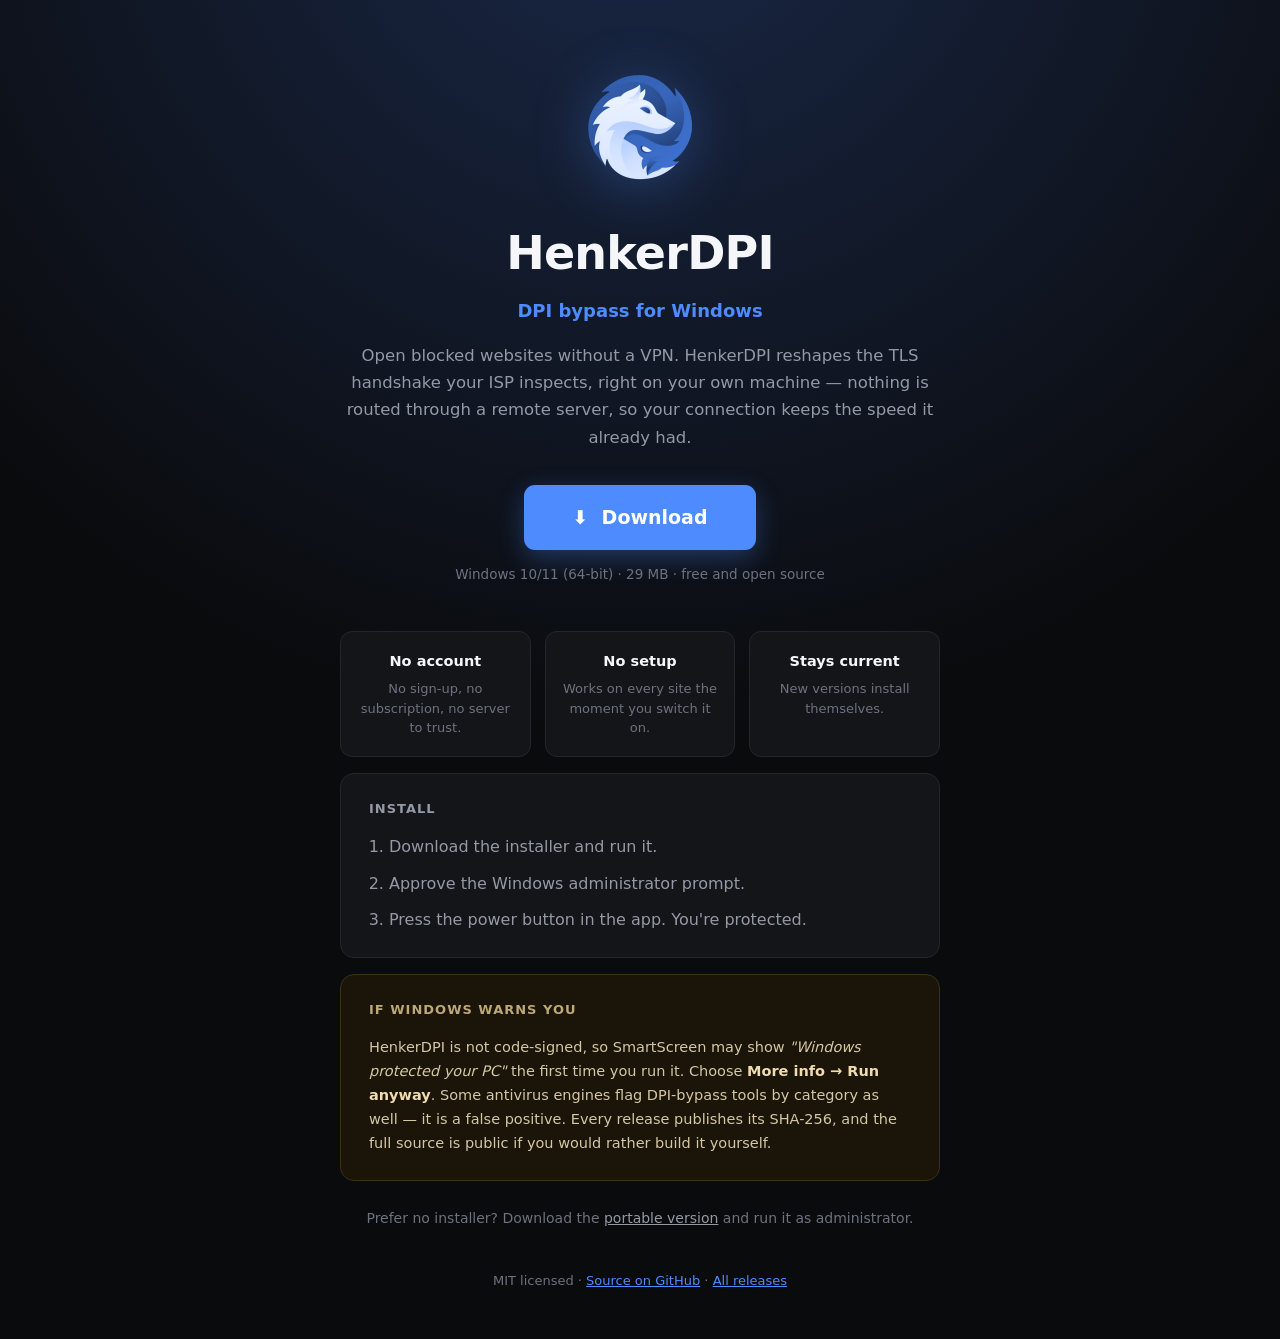
==== docs/index.html @ cbad2989 "Indirme sayfasi Ingilizce'ye cevrildi ve metinler duzenlendi Sayfanin ana dili Ingilizce oldu. Metin" ====
<!doctype html>
<html lang="en">
<head>
<meta charset="utf-8">
<meta name="viewport" content="width=device-width, initial-scale=1">
<title>HenkerDPI — DPI bypass for Windows</title>
<meta name="description" content="Open blocked websites without a VPN. HenkerDPI reshapes the TLS handshake your ISP inspects, locally on your own machine. One-click install for Windows 10/11.">
<meta property="og:title" content="HenkerDPI — DPI bypass for Windows">
<meta property="og:description" content="Open blocked websites without a VPN. Nothing is routed through a remote server.">
<meta property="og:image" content="https://raw.githubusercontent.com/Henkerr/HenkerDPI/master/assets/social-preview.png">
<link rel="icon" href="icon.png">
<style>
  :root{
    --bg:#0a0b0d; --card:#141518; --border:#24262b;
    --accent:#4d8bff; --fg:#f4f6f9; --fg2:#9499a6; --fg3:#6d7280;
  }
  *{box-sizing:border-box}
  body{
    margin:0; background:var(--bg); color:var(--fg);
    font:16px/1.65 "Segoe UI",system-ui,-apple-system,sans-serif;
    padding:60px 20px 48px;
    background-image:radial-gradient(circle at 50% -12%, #1a2949 0%, transparent 55%);
  }
  .wrap{max-width:600px;margin:0 auto}
  .hero{text-align:center}
  img.logo{width:128px;height:128px;filter:drop-shadow(0 8px 28px rgba(77,139,255,.30))}
  h1{font-size:46px;margin:20px 0 4px;letter-spacing:-.8px}
  .tag{color:var(--accent);font-weight:600;font-size:18px;margin:0 0 16px}
  .lede{color:var(--fg2);margin:0 auto 34px;font-size:16.5px}
  .dl{
    display:inline-block;background:var(--accent);color:#fff;text-decoration:none;
    font-size:19px;font-weight:700;padding:17px 48px;border-radius:11px;
    box-shadow:0 8px 26px rgba(77,139,255,.32);transition:transform .12s,background .12s;
  }
  .dl:hover{background:#3f7cf0;transform:translateY(-2px)}
  .meta{color:var(--fg3);font-size:13.5px;margin-top:13px}

  .points{
    display:grid;grid-template-columns:repeat(3,1fr);gap:14px;margin:46px 0 0;
  }
  .pt{
    background:var(--card);border:1px solid var(--border);border-radius:12px;
    padding:18px 16px;text-align:center;
  }
  .pt b{display:block;font-size:14.5px;margin-bottom:5px}
  .pt span{color:var(--fg3);font-size:13px;line-height:1.5;display:block}

  section{
    background:var(--card);border:1px solid var(--border);border-radius:14px;
    padding:24px 28px;margin-top:16px;
  }
  h2{font-size:13px;margin:0 0 15px;color:var(--fg2);
     text-transform:uppercase;letter-spacing:1px;font-weight:600}
  ol{margin:0;padding-left:20px;color:var(--fg2)}
  ol li{margin-bottom:10px}
  ol li:last-child{margin-bottom:0}
  b{color:var(--fg);font-weight:600}
  .warn{
    background:#1a1508;border-color:#3d3115;color:#d5c7a3;font-size:14.5px;
  }
  .warn h2{color:#bda877}
  .warn b{color:#f0dcae}
  p.note{color:var(--fg3);font-size:14px;text-align:center;margin:26px auto 0}
  p.note a{color:var(--fg2)}
  a{color:var(--accent)}
  footer{margin-top:40px;color:var(--fg3);font-size:13px;text-align:center}
  @media (max-width:520px){
    .points{grid-template-columns:1fr}
    h1{font-size:38px}
    body{padding-top:44px}
  }
</style>
</head>
<body>
<div class="wrap">

  <div class="hero">
    <img class="logo" src="icon.png" alt="HenkerDPI">
    <h1>HenkerDPI</h1>
    <p class="tag">DPI bypass for Windows</p>
    <p class="lede">
      Open blocked websites without a VPN. HenkerDPI reshapes the TLS handshake
      your ISP inspects, right on your own machine — nothing is routed through a
      remote server, so your connection keeps the speed it already had.
    </p>

    <a class="dl" href="https://github.com/Henkerr/HenkerDPI/releases/latest/download/HenkerDPI_Setup.exe">
      ⬇ &nbsp;Download
    </a>
    <p class="meta">Windows 10/11 (64-bit) · 29 MB · free and open source</p>
  </div>

  <div class="points">
    <div class="pt"><b>No account</b><span>No sign-up, no subscription, no server to trust.</span></div>
    <div class="pt"><b>No setup</b><span>Works on every site the moment you switch it on.</span></div>
    <div class="pt"><b>Stays current</b><span>New versions install themselves.</span></div>
  </div>

  <section>
    <h2>Install</h2>
    <ol>
      <li>Download the installer and run it.</li>
      <li>Approve the Windows administrator prompt.</li>
      <li>Press the power button in the app. You're protected.</li>
    </ol>
  </section>

  <section class="warn">
    <h2>If Windows warns you</h2>
    HenkerDPI is not code-signed, so SmartScreen may show
    <i>"Windows protected your PC"</i> the first time you run it. Choose
    <b>More info → Run anyway</b>. Some antivirus engines flag DPI-bypass tools
    by category as well — it is a false positive. Every release publishes its
    SHA-256, and the full source is public if you would rather build it yourself.
  </section>

  <p class="note">
    Prefer no installer? Download the
    <a href="https://github.com/Henkerr/HenkerDPI/releases/latest/download/HenkerDPI.exe">portable version</a>
    and run it as administrator.
  </p>

  <footer>
    MIT licensed ·
    <a href="https://github.com/Henkerr/HenkerDPI">Source on GitHub</a> ·
    <a href="https://github.com/Henkerr/HenkerDPI/releases">All releases</a>
  </footer>

</div>
</body>
</html>
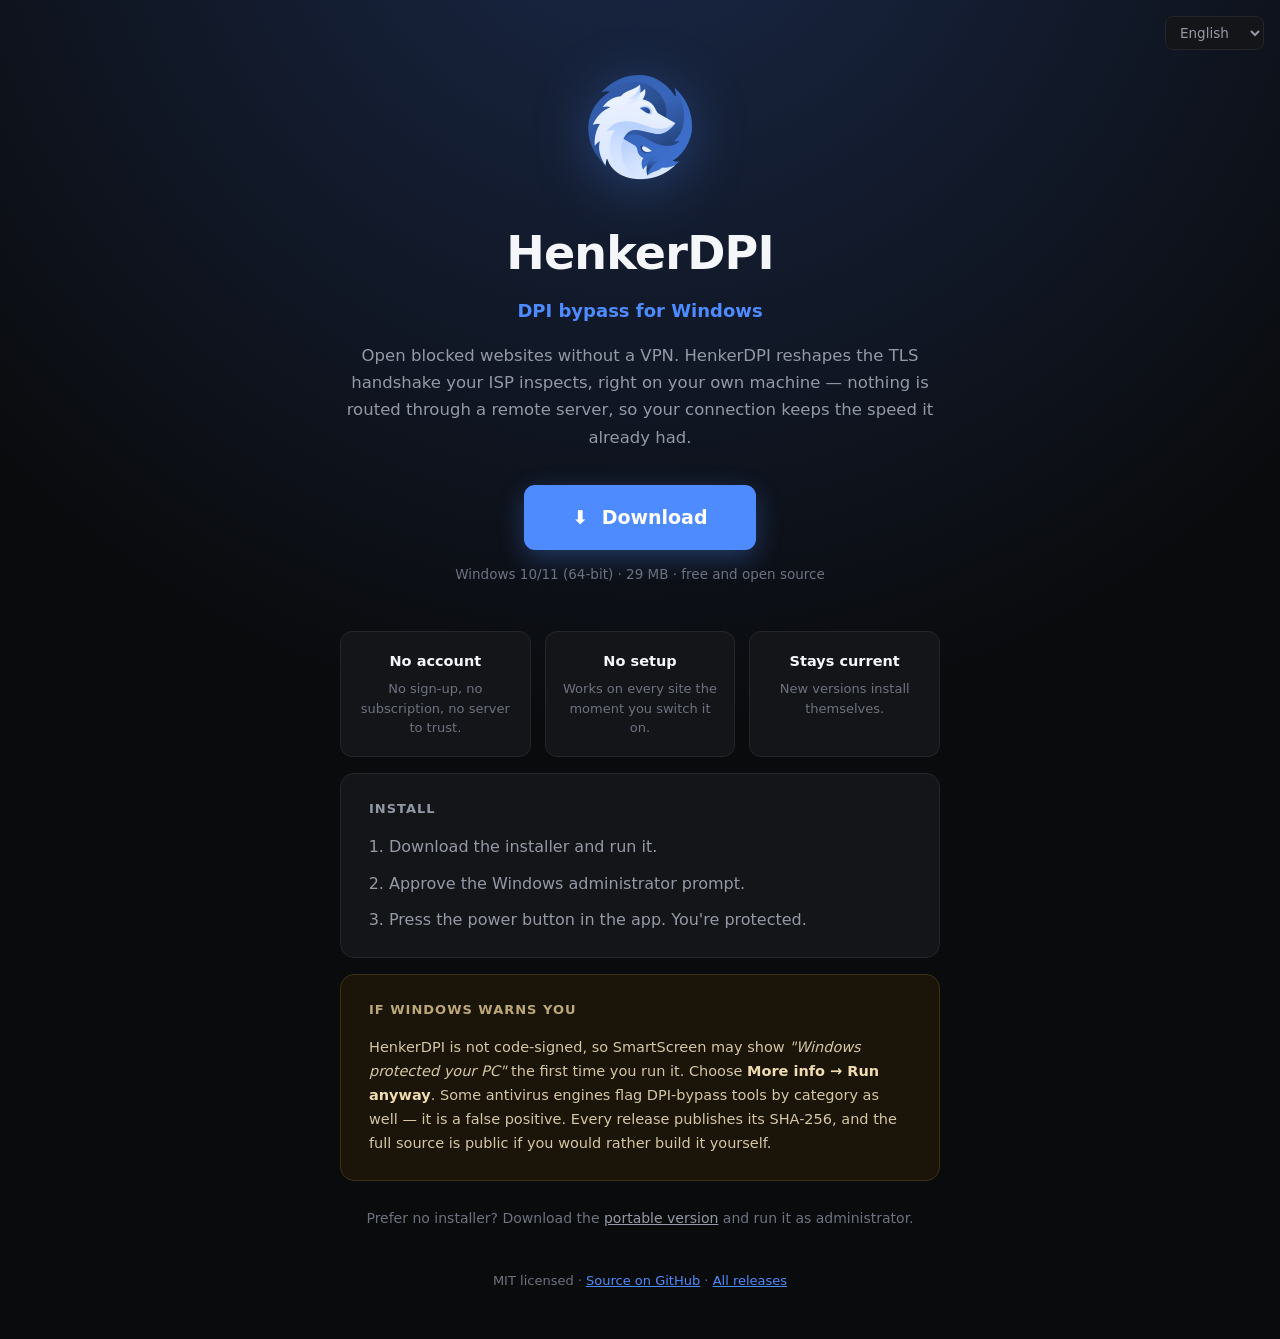
==== commit f8b2903b: "Indirme sayfasina dil secimi (8 dil) Uygulama 8 dilli ama tanitim sayfasi tek dildi. Ayni dil setini" ====
--- a/docs/index.html
+++ b/docs/index.html
@@ -17,11 +17,23 @@
   *{box-sizing:border-box}
   body{
     margin:0; background:var(--bg); color:var(--fg);
-    font:16px/1.65 "Segoe UI",system-ui,-apple-system,sans-serif;
+    /* Per-script fallbacks so Japanese, Chinese and Devanagari render with a
+       real face instead of tofu on machines without a broad Unicode default. */
+    font:16px/1.65 "Segoe UI","Yu Gothic UI","Microsoft YaHei","Nirmala UI",
+         system-ui,-apple-system,sans-serif;
     padding:60px 20px 48px;
     background-image:radial-gradient(circle at 50% -12%, #1a2949 0%, transparent 55%);
   }
   .wrap{max-width:600px;margin:0 auto}
+
+  #lang{
+    position:fixed;top:16px;right:16px;z-index:10;
+    background:var(--card);color:var(--fg2);
+    border:1px solid var(--border);border-radius:8px;
+    padding:7px 10px;font-size:13.5px;font-family:inherit;cursor:pointer;
+  }
+  #lang:hover{color:var(--fg);border-color:#33363d}
+
   .hero{text-align:center}
   img.logo{width:128px;height:128px;filter:drop-shadow(0 8px 28px rgba(77,139,255,.30))}
   h1{font-size:46px;margin:20px 0 4px;letter-spacing:-.8px}
@@ -35,9 +47,7 @@
   .dl:hover{background:#3f7cf0;transform:translateY(-2px)}
   .meta{color:var(--fg3);font-size:13.5px;margin-top:13px}
 
-  .points{
-    display:grid;grid-template-columns:repeat(3,1fr);gap:14px;margin:46px 0 0;
-  }
+  .points{display:grid;grid-template-columns:repeat(3,1fr);gap:14px;margin-top:46px}
   .pt{
     background:var(--card);border:1px solid var(--border);border-radius:12px;
     padding:18px 16px;text-align:center;
@@ -55,9 +65,7 @@
   ol li{margin-bottom:10px}
   ol li:last-child{margin-bottom:0}
   b{color:var(--fg);font-weight:600}
-  .warn{
-    background:#1a1508;border-color:#3d3115;color:#d5c7a3;font-size:14.5px;
-  }
+  .warn{background:#1a1508;border-color:#3d3115;color:#d5c7a3;font-size:14.5px}
   .warn h2{color:#bda877}
   .warn b{color:#f0dcae}
   p.note{color:var(--fg3);font-size:14px;text-align:center;margin:26px auto 0}
@@ -67,65 +75,255 @@
   @media (max-width:520px){
     .points{grid-template-columns:1fr}
     h1{font-size:38px}
-    body{padding-top:44px}
+    body{padding-top:52px}
   }
 </style>
 </head>
 <body>
+
+<select id="lang" aria-label="Language"></select>
+
 <div class="wrap">
 
   <div class="hero">
     <img class="logo" src="icon.png" alt="HenkerDPI">
     <h1>HenkerDPI</h1>
-    <p class="tag">DPI bypass for Windows</p>
-    <p class="lede">
-      Open blocked websites without a VPN. HenkerDPI reshapes the TLS handshake
-      your ISP inspects, right on your own machine — nothing is routed through a
-      remote server, so your connection keeps the speed it already had.
-    </p>
+    <p class="tag" data-t="tagline"></p>
+    <p class="lede" data-t="lede"></p>
 
     <a class="dl" href="https://github.com/Henkerr/HenkerDPI/releases/latest/download/HenkerDPI_Setup.exe">
-      ⬇ &nbsp;Download
+      ⬇ &nbsp;<span data-t="download"></span>
     </a>
-    <p class="meta">Windows 10/11 (64-bit) · 29 MB · free and open source</p>
+    <p class="meta" data-t="meta"></p>
   </div>
 
   <div class="points">
-    <div class="pt"><b>No account</b><span>No sign-up, no subscription, no server to trust.</span></div>
-    <div class="pt"><b>No setup</b><span>Works on every site the moment you switch it on.</span></div>
-    <div class="pt"><b>Stays current</b><span>New versions install themselves.</span></div>
+    <div class="pt"><b data-t="p1h"></b><span data-t="p1b"></span></div>
+    <div class="pt"><b data-t="p2h"></b><span data-t="p2b"></span></div>
+    <div class="pt"><b data-t="p3h"></b><span data-t="p3b"></span></div>
   </div>
 
   <section>
-    <h2>Install</h2>
+    <h2 data-t="installh"></h2>
     <ol>
-      <li>Download the installer and run it.</li>
-      <li>Approve the Windows administrator prompt.</li>
-      <li>Press the power button in the app. You're protected.</li>
+      <li data-t="s1"></li>
+      <li data-t="s2"></li>
+      <li data-t="s3"></li>
     </ol>
   </section>
 
   <section class="warn">
-    <h2>If Windows warns you</h2>
-    HenkerDPI is not code-signed, so SmartScreen may show
-    <i>"Windows protected your PC"</i> the first time you run it. Choose
-    <b>More info → Run anyway</b>. Some antivirus engines flag DPI-bypass tools
-    by category as well — it is a false positive. Every release publishes its
-    SHA-256, and the full source is public if you would rather build it yourself.
+    <h2 data-t="warnh"></h2>
+    <span data-t="warn"></span>
   </section>
 
   <p class="note">
-    Prefer no installer? Download the
-    <a href="https://github.com/Henkerr/HenkerDPI/releases/latest/download/HenkerDPI.exe">portable version</a>
-    and run it as administrator.
+    <span data-t="portable1"></span>
+    <a href="https://github.com/Henkerr/HenkerDPI/releases/latest/download/HenkerDPI.exe" data-t="portablelink"></a><span data-t="portable2"></span>
   </p>
 
   <footer>
-    MIT licensed ·
-    <a href="https://github.com/Henkerr/HenkerDPI">Source on GitHub</a> ·
-    <a href="https://github.com/Henkerr/HenkerDPI/releases">All releases</a>
+    <span data-t="license"></span> ·
+    <a href="https://github.com/Henkerr/HenkerDPI" data-t="source"></a> ·
+    <a href="https://github.com/Henkerr/HenkerDPI/releases" data-t="releases"></a>
   </footer>
 
 </div>
+
+<script>
+const NAMES = {en:"English", tr:"Türkçe", de:"Deutsch", ru:"Русский",
+               ja:"日本語", zh:"中文", hi:"हिन्दी", da:"Dansk"};
+
+const T = {
+en:{
+ title:"HenkerDPI — DPI bypass for Windows",
+ tagline:"DPI bypass for Windows",
+ lede:"Open blocked websites without a VPN. HenkerDPI reshapes the TLS handshake your ISP inspects, right on your own machine — nothing is routed through a remote server, so your connection keeps the speed it already had.",
+ download:"Download",
+ meta:"Windows 10/11 (64-bit) · 29 MB · free and open source",
+ p1h:"No account", p1b:"No sign-up, no subscription, no server to trust.",
+ p2h:"No setup", p2b:"Works on every site the moment you switch it on.",
+ p3h:"Stays current", p3b:"New versions install themselves.",
+ installh:"Install",
+ s1:"Download the installer and run it.",
+ s2:"Approve the Windows administrator prompt.",
+ s3:"Press the power button in the app. You're protected.",
+ warnh:"If Windows warns you",
+ warn:"HenkerDPI is not code-signed, so SmartScreen may show <i>\"Windows protected your PC\"</i> the first time you run it. Choose <b>More info → Run anyway</b>. Some antivirus engines flag DPI-bypass tools by category as well — it is a false positive. Every release publishes its SHA-256, and the full source is public if you would rather build it yourself.",
+ portable1:"Prefer no installer? Download the ", portablelink:"portable version",
+ portable2:" and run it as administrator.",
+ license:"MIT licensed", source:"Source on GitHub", releases:"All releases"
+},
+tr:{
+ title:"HenkerDPI — Windows için DPI bypass",
+ tagline:"Windows için DPI bypass",
+ lede:"Engellenen sitelere VPN olmadan gir. HenkerDPI, servis sağlayıcının incelediği TLS el sıkışmasını doğrudan kendi bilgisayarında yeniden düzenler — trafiğin uzak bir sunucudan geçmediği için bağlantın mevcut hızını korur.",
+ download:"İndir",
+ meta:"Windows 10/11 (64-bit) · 29 MB · ücretsiz ve açık kaynak",
+ p1h:"Hesap yok", p1b:"Kayıt yok, abonelik yok, güvenmen gereken sunucu yok.",
+ p2h:"Ayar yok", p2b:"Açtığın anda bütün sitelerde çalışır.",
+ p3h:"Güncel kalır", p3b:"Yeni sürümler kendi kurulur.",
+ installh:"Kurulum",
+ s1:"Kurulum dosyasını indir ve çalıştır.",
+ s2:"Windows'un yönetici iznini onayla.",
+ s3:"Uygulamadaki güç düğmesine bas. Koruma başlar.",
+ warnh:"Windows uyarı gösterirse",
+ warn:"HenkerDPI dijital olarak imzalanmadığı için SmartScreen ilk çalıştırmada <i>\"Windows bilgisayarınızı korudu\"</i> diyebilir. <b>Ek bilgi → Yine de çalıştır</b> seç. Bazı antivirüsler DPI bypass araçlarını kategori olarak işaretler; bu yanlış pozitiftir. Her sürümün SHA-256 değeri yayınlanır ve kaynak kod açıktır — istersen kendin derleyebilirsin.",
+ portable1:"Kurulum istemiyor musun? ", portablelink:"Taşınabilir sürümü",
+ portable2:" indirip yönetici olarak çalıştır.",
+ license:"MIT lisanslı", source:"GitHub'da kaynak kod", releases:"Tüm sürümler"
+},
+de:{
+ title:"HenkerDPI — DPI-Umgehung für Windows",
+ tagline:"DPI-Umgehung für Windows",
+ lede:"Öffne gesperrte Websites ohne VPN. HenkerDPI verändert den TLS-Handshake, den dein Anbieter mitliest, direkt auf deinem eigenen Rechner — nichts läuft über einen fremden Server, deine Verbindung behält also ihr Tempo.",
+ download:"Herunterladen",
+ meta:"Windows 10/11 (64-Bit) · 29 MB · kostenlos und quelloffen",
+ p1h:"Kein Konto", p1b:"Keine Anmeldung, kein Abo, kein Server, dem du vertrauen musst.",
+ p2h:"Keine Einrichtung", p2b:"Wirkt auf allen Seiten, sobald du es einschaltest.",
+ p3h:"Bleibt aktuell", p3b:"Neue Versionen installieren sich selbst.",
+ installh:"Installation",
+ s1:"Installationsdatei herunterladen und starten.",
+ s2:"Die Administratorabfrage von Windows bestätigen.",
+ s3:"Im Programm auf den Ein-Schalter drücken. Fertig.",
+ warnh:"Wenn Windows warnt",
+ warn:"HenkerDPI ist nicht signiert, daher zeigt SmartScreen beim ersten Start eventuell <i>„Der Computer wurde durch Windows geschützt“</i>. Wähle <b>Weitere Informationen → Trotzdem ausführen</b>. Manche Virenscanner melden DPI-Werkzeuge grundsätzlich — ein Fehlalarm. Zu jeder Version wird der SHA-256 veröffentlicht, und der Quellcode ist offen, falls du lieber selbst baust.",
+ portable1:"Lieber ohne Installation? Lade die ", portablelink:"portable Version",
+ portable2:" herunter und führe sie als Administrator aus.",
+ license:"MIT-Lizenz", source:"Quellcode auf GitHub", releases:"Alle Versionen"
+},
+ru:{
+ title:"HenkerDPI — обход DPI для Windows",
+ tagline:"Обход DPI для Windows",
+ lede:"Открывайте заблокированные сайты без VPN. HenkerDPI меняет TLS-рукопожатие, которое проверяет провайдер, прямо на вашем компьютере — трафик не идёт через чужой сервер, поэтому скорость соединения остаётся прежней.",
+ download:"Скачать",
+ meta:"Windows 10/11 (64-бит) · 29 МБ · бесплатно, открытый код",
+ p1h:"Без аккаунта", p1b:"Ни регистрации, ни подписки, ни сервера, которому надо доверять.",
+ p2h:"Без настройки", p2b:"Работает на всех сайтах сразу после включения.",
+ p3h:"Обновляется сам", p3b:"Новые версии устанавливаются автоматически.",
+ installh:"Установка",
+ s1:"Скачайте установщик и запустите его.",
+ s2:"Подтвердите запрос прав администратора.",
+ s3:"Нажмите кнопку питания в приложении. Готово.",
+ warnh:"Если Windows предупредит",
+ warn:"HenkerDPI не подписан цифровой подписью, поэтому при первом запуске SmartScreen может показать <i>«Система Windows защитила ваш компьютер»</i>. Выберите <b>Подробнее → Выполнить в любом случае</b>. Некоторые антивирусы помечают инструменты обхода DPI по категории — это ложное срабатывание. Для каждой версии публикуется SHA-256, а исходный код открыт, если вы предпочитаете собрать сами.",
+ portable1:"Не хотите установщик? Скачайте ", portablelink:"портативную версию",
+ portable2:" и запустите от имени администратора.",
+ license:"Лицензия MIT", source:"Исходный код на GitHub", releases:"Все версии"
+},
+ja:{
+ title:"HenkerDPI — Windows 向け DPI 回避ツール",
+ tagline:"Windows 向け DPI 回避ツール",
+ lede:"VPN なしでブロックされたサイトを開けます。HenkerDPI は、プロバイダが検査する TLS ハンドシェイクをあなたの PC 上で組み替えます。通信を外部サーバー経由にしないため、回線速度はそのままです。",
+ download:"ダウンロード",
+ meta:"Windows 10/11（64ビット）· 29 MB · 無料・オープンソース",
+ p1h:"アカウント不要", p1b:"登録も月額料金も、信頼すべきサーバーもありません。",
+ p2h:"設定不要", p2b:"オンにした瞬間からすべてのサイトで機能します。",
+ p3h:"自動で最新に", p3b:"新しいバージョンは自動でインストールされます。",
+ installh:"インストール",
+ s1:"インストーラーをダウンロードして実行します。",
+ s2:"Windows の管理者確認を承認します。",
+ s3:"アプリの電源ボタンを押します。これで保護されます。",
+ warnh:"Windows が警告を表示したら",
+ warn:"HenkerDPI はコード署名されていないため、初回起動時に SmartScreen が <i>「Windows によって PC が保護されました」</i> と表示することがあります。<b>詳細情報 → 実行</b> を選んでください。一部のウイルス対策ソフトは DPI 回避ツールを一律に検出しますが、これは誤検出です。各リリースでは SHA-256 を公開しており、ソースコードも公開されているため、自分でビルドすることもできます。",
+ portable1:"インストーラーを使わない場合は", portablelink:"ポータブル版",
+ portable2:"をダウンロードし、管理者として実行してください。",
+ license:"MIT ライセンス", source:"GitHub のソースコード", releases:"すべてのリリース"
+},
+zh:{
+ title:"HenkerDPI — Windows 上的 DPI 绕过工具",
+ tagline:"Windows 上的 DPI 绕过工具",
+ lede:"无需 VPN 即可打开被屏蔽的网站。HenkerDPI 在你自己的电脑上重组运营商检查的 TLS 握手包——流量不经过任何远程服务器，因此连接速度保持不变。",
+ download:"下载",
+ meta:"Windows 10/11（64 位）· 29 MB · 免费开源",
+ p1h:"无需账号", p1b:"不注册、不订阅，也没有需要信任的服务器。",
+ p2h:"无需配置", p2b:"开启后立即对所有网站生效。",
+ p3h:"自动更新", p3b:"新版本会自行安装。",
+ installh:"安装",
+ s1:"下载安装程序并运行。",
+ s2:"在 Windows 管理员提示中点击允许。",
+ s3:"点击应用中的电源按钮，即可开始保护。",
+ warnh:"如果 Windows 弹出警告",
+ warn:"HenkerDPI 未经代码签名，首次运行时 SmartScreen 可能显示 <i>“Windows 已保护你的电脑”</i>。请选择 <b>更多信息 → 仍要运行</b>。部分杀毒软件会按类别标记 DPI 绕过工具，这是误报。每个版本都会公布 SHA-256，源代码完全公开，你也可以自行编译。",
+ portable1:"不想用安装程序？下载", portablelink:"便携版",
+ portable2:"并以管理员身份运行。",
+ license:"MIT 许可证", source:"GitHub 源代码", releases:"全部版本"
+},
+hi:{
+ title:"HenkerDPI — Windows के लिए DPI बायपास",
+ tagline:"Windows के लिए DPI बायपास",
+ lede:"बिना VPN के ब्लॉक की गई वेबसाइटें खोलें। HenkerDPI आपके अपने कंप्यूटर पर ही उस TLS हैंडशेक को बदल देता है जिसे आपका ISP जाँचता है — ट्रैफ़िक किसी बाहरी सर्वर से नहीं गुज़रता, इसलिए आपकी स्पीड वैसी ही रहती है।",
+ download:"डाउनलोड करें",
+ meta:"Windows 10/11 (64-बिट) · 29 MB · मुफ़्त और ओपन सोर्स",
+ p1h:"अकाउंट नहीं", p1b:"न रजिस्ट्रेशन, न सब्सक्रिप्शन, न किसी सर्वर पर भरोसा।",
+ p2h:"सेटअप नहीं", p2b:"चालू करते ही हर वेबसाइट पर काम करता है।",
+ p3h:"खुद अपडेट", p3b:"नए वर्ज़न अपने आप इंस्टॉल हो जाते हैं।",
+ installh:"इंस्टॉल करें",
+ s1:"इंस्टॉलर डाउनलोड करें और चलाएँ।",
+ s2:"Windows की एडमिनिस्ट्रेटर अनुमति स्वीकार करें।",
+ s3:"ऐप में पावर बटन दबाएँ। सुरक्षा शुरू।",
+ warnh:"अगर Windows चेतावनी दिखाए",
+ warn:"HenkerDPI कोड-साइन नहीं है, इसलिए पहली बार चलाने पर SmartScreen <i>\"Windows protected your PC\"</i> दिखा सकता है। <b>More info → Run anyway</b> चुनें। कुछ एंटीवायरस DPI बायपास टूल्स को श्रेणी के आधार पर फ़्लैग करते हैं — यह ग़लत अलार्म है। हर रिलीज़ का SHA-256 प्रकाशित होता है और सोर्स कोड खुला है, आप चाहें तो खुद बिल्ड कर सकते हैं।",
+ portable1:"इंस्टॉलर नहीं चाहिए? ", portablelink:"पोर्टेबल वर्ज़न",
+ portable2:" डाउनलोड करें और एडमिनिस्ट्रेटर के रूप में चलाएँ।",
+ license:"MIT लाइसेंस", source:"GitHub पर सोर्स कोड", releases:"सभी रिलीज़"
+},
+da:{
+ title:"HenkerDPI — DPI-omgåelse til Windows",
+ tagline:"DPI-omgåelse til Windows",
+ lede:"Åbn blokerede websider uden VPN. HenkerDPI omformer det TLS-håndtryk, din udbyder kigger på, direkte på din egen maskine — intet sendes gennem en fremmed server, så din forbindelse beholder sin hastighed.",
+ download:"Hent",
+ meta:"Windows 10/11 (64-bit) · 29 MB · gratis og open source",
+ p1h:"Ingen konto", p1b:"Ingen tilmelding, intet abonnement, ingen server du skal stole på.",
+ p2h:"Ingen opsætning", p2b:"Virker på alle sider, så snart du tænder for det.",
+ p3h:"Holder sig opdateret", p3b:"Nye versioner installerer sig selv.",
+ installh:"Installation",
+ s1:"Hent installationsfilen, og kør den.",
+ s2:"Godkend Windows' administratorprompt.",
+ s3:"Tryk på tænd-knappen i appen. Så er du beskyttet.",
+ warnh:"Hvis Windows advarer dig",
+ warn:"HenkerDPI er ikke kodesigneret, så SmartScreen kan vise <i>\"Windows protected your PC\"</i>, første gang du kører det. Vælg <b>More info → Run anyway</b>. Nogle antivirusprogrammer markerer DPI-værktøjer som kategori — det er en falsk alarm. Hver udgivelse offentliggør sin SHA-256, og kildekoden er åben, hvis du hellere selv vil bygge.",
+ portable1:"Vil du helst undgå installationsfilen? Hent ", portablelink:"den bærbare version",
+ portable2:", og kør den som administrator.",
+ license:"MIT-licens", source:"Kildekode på GitHub", releases:"Alle udgivelser"
+}
+};
+
+const sel = document.getElementById("lang");
+for (const code in NAMES) {
+  const o = document.createElement("option");
+  o.value = code; o.textContent = NAMES[code];
+  sel.appendChild(o);
+}
+
+function apply(code){
+  const d = T[code] || T.en;
+  document.documentElement.lang = code;
+  document.title = d.title;
+  document.querySelectorAll("[data-t]").forEach(el => {
+    const v = d[el.dataset.t];
+    // Strings carry only our own markup (<b>, <i>), never user input.
+    if (v !== undefined) el.innerHTML = v;
+  });
+  sel.value = code;
+}
+
+function pick(){
+  const saved = localStorage.getItem("hdpi_lang");
+  if (saved && T[saved]) return saved;
+  for (const l of (navigator.languages || [navigator.language || "en"])) {
+    const base = String(l).toLowerCase().split("-")[0];
+    if (T[base]) return base;
+  }
+  return "en";
+}
+
+sel.addEventListener("change", () => {
+  localStorage.setItem("hdpi_lang", sel.value);
+  apply(sel.value);
+});
+
+apply(pick());
+</script>
 </body>
 </html>
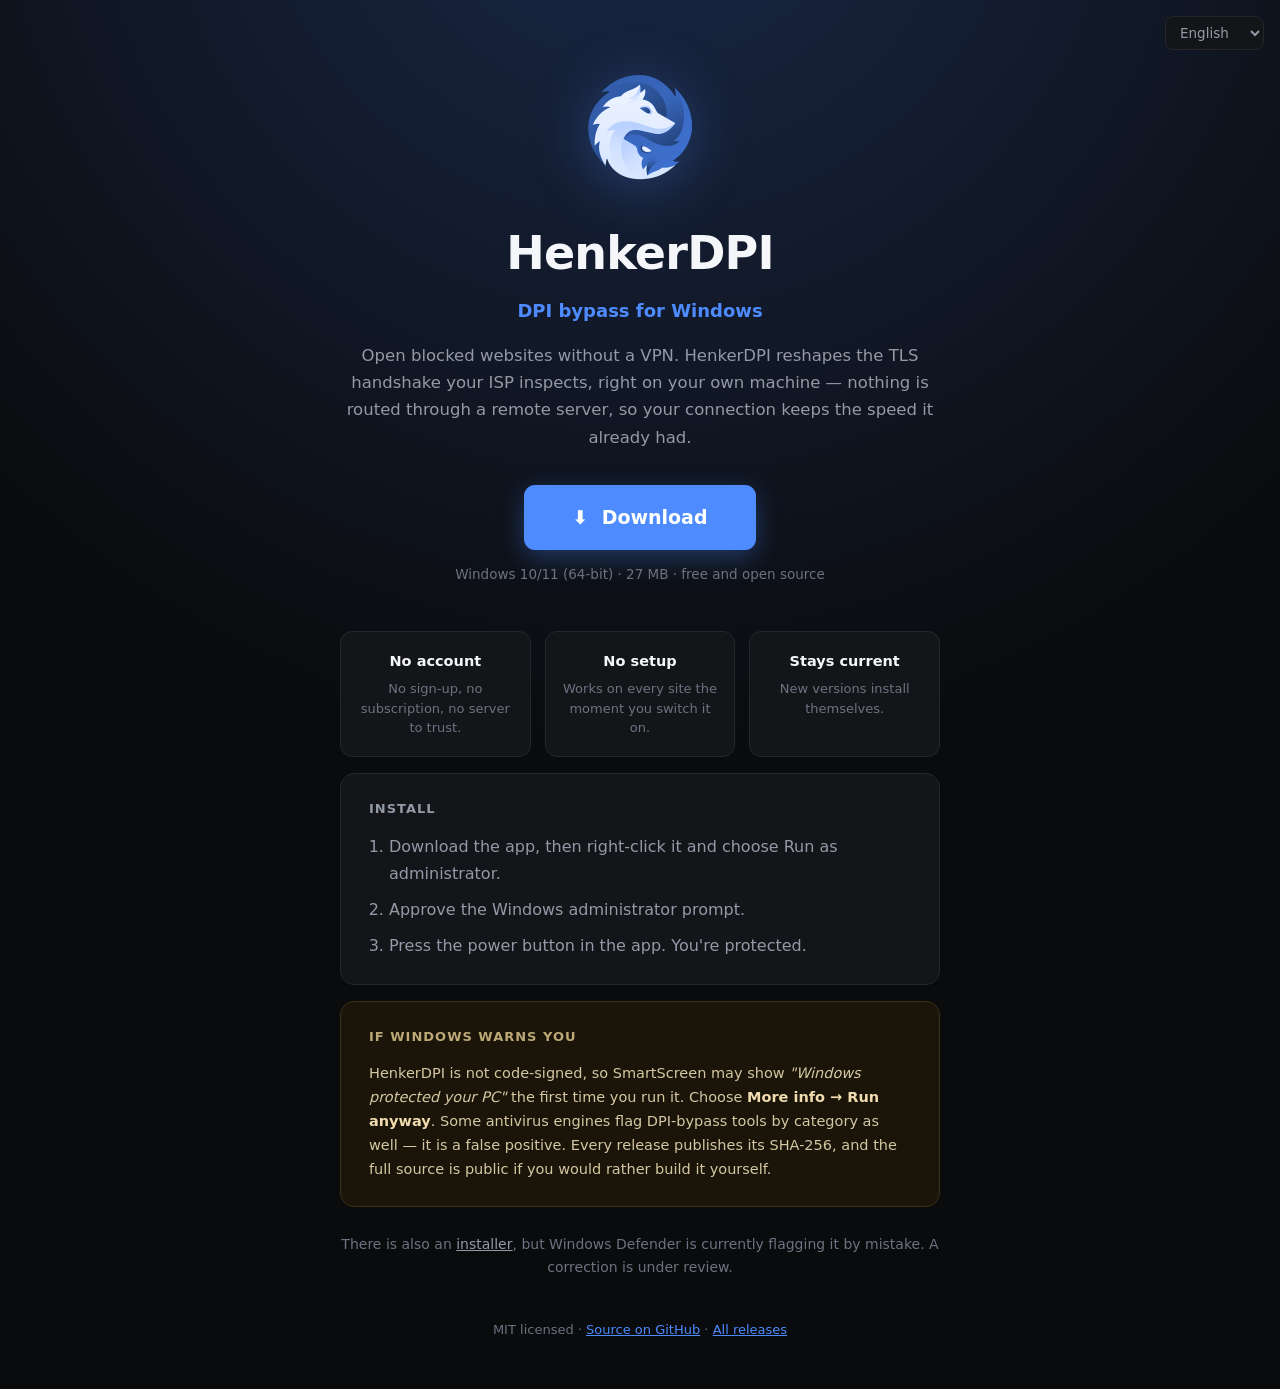
==== commit 94d6f209: "Lead with the portable build Windows Defender started deleting HenkerDPI_Setup.exe as Trojan:Win32/W" ====
--- a/docs/index.html
+++ b/docs/index.html
@@ -91,7 +91,7 @@
     <p class="tag" data-t="tagline"></p>
     <p class="lede" data-t="lede"></p>
 
-    <a class="dl" href="https://github.com/Henkerr/HenkerDPI/releases/latest/download/HenkerDPI_Setup.exe">
+    <a class="dl" href="https://github.com/Henkerr/HenkerDPI/releases/latest/download/HenkerDPI.exe">
       ⬇ &nbsp;<span data-t="download"></span>
     </a>
     <p class="meta" data-t="meta"></p>
@@ -119,7 +119,7 @@
 
   <p class="note">
     <span data-t="portable1"></span>
-    <a href="https://github.com/Henkerr/HenkerDPI/releases/latest/download/HenkerDPI.exe" data-t="portablelink"></a><span data-t="portable2"></span>
+    <a href="https://github.com/Henkerr/HenkerDPI/releases/latest/download/HenkerDPI_Setup.exe" data-t="portablelink"></a><span data-t="portable2"></span>
   </p>
 
   <footer>
@@ -140,18 +140,18 @@
  tagline:"DPI bypass for Windows",
  lede:"Open blocked websites without a VPN. HenkerDPI reshapes the TLS handshake your ISP inspects, right on your own machine — nothing is routed through a remote server, so your connection keeps the speed it already had.",
  download:"Download",
- meta:"Windows 10/11 (64-bit) · 29 MB · free and open source",
+ meta:"Windows 10/11 (64-bit) · 27 MB · free and open source",
  p1h:"No account", p1b:"No sign-up, no subscription, no server to trust.",
  p2h:"No setup", p2b:"Works on every site the moment you switch it on.",
  p3h:"Stays current", p3b:"New versions install themselves.",
  installh:"Install",
- s1:"Download the installer and run it.",
+ s1:"Download the app, then right-click it and choose Run as administrator.",
  s2:"Approve the Windows administrator prompt.",
  s3:"Press the power button in the app. You're protected.",
  warnh:"If Windows warns you",
  warn:"HenkerDPI is not code-signed, so SmartScreen may show <i>\"Windows protected your PC\"</i> the first time you run it. Choose <b>More info → Run anyway</b>. Some antivirus engines flag DPI-bypass tools by category as well — it is a false positive. Every release publishes its SHA-256, and the full source is public if you would rather build it yourself.",
- portable1:"Prefer no installer? Download the ", portablelink:"portable version",
- portable2:" and run it as administrator.",
+ portable1:"There is also an ", portablelink:"installer",
+ portable2:", but Windows Defender is currently flagging it by mistake. A correction is under review.",
  license:"MIT licensed", source:"Source on GitHub", releases:"All releases"
 },
 tr:{
@@ -159,18 +159,18 @@
  tagline:"Windows için DPI bypass",
  lede:"Engellenen sitelere VPN olmadan gir. HenkerDPI, servis sağlayıcının incelediği TLS el sıkışmasını doğrudan kendi bilgisayarında yeniden düzenler — trafiğin uzak bir sunucudan geçmediği için bağlantın mevcut hızını korur.",
  download:"İndir",
- meta:"Windows 10/11 (64-bit) · 29 MB · ücretsiz ve açık kaynak",
+ meta:"Windows 10/11 (64-bit) · 27 MB · ücretsiz ve açık kaynak",
  p1h:"Hesap yok", p1b:"Kayıt yok, abonelik yok, güvenmen gereken sunucu yok.",
  p2h:"Ayar yok", p2b:"Açtığın anda bütün sitelerde çalışır.",
  p3h:"Güncel kalır", p3b:"Yeni sürümler kendi kurulur.",
  installh:"Kurulum",
- s1:"Kurulum dosyasını indir ve çalıştır.",
+ s1:"Uygulamayı indir, sağ tıkla ve Yönetici olarak çalıştır de.",
  s2:"Windows'un yönetici iznini onayla.",
  s3:"Uygulamadaki güç düğmesine bas. Koruma başlar.",
  warnh:"Windows uyarı gösterirse",
  warn:"HenkerDPI dijital olarak imzalanmadığı için SmartScreen ilk çalıştırmada <i>\"Windows bilgisayarınızı korudu\"</i> diyebilir. <b>Ek bilgi → Yine de çalıştır</b> seç. Bazı antivirüsler DPI bypass araçlarını kategori olarak işaretler; bu yanlış pozitiftir. Her sürümün SHA-256 değeri yayınlanır ve kaynak kod açıktır — istersen kendin derleyebilirsin.",
- portable1:"Kurulum istemiyor musun? ", portablelink:"Taşınabilir sürümü",
- portable2:" indirip yönetici olarak çalıştır.",
+ portable1:"Bir de ", portablelink:"kurulum dosyası",
+ portable2:" var, ama Windows Defender şu an onu yanlışlıkla işaretliyor. Düzeltme incelemede.",
  license:"MIT lisanslı", source:"GitHub'da kaynak kod", releases:"Tüm sürümler"
 },
 de:{
@@ -178,18 +178,18 @@
  tagline:"DPI-Umgehung für Windows",
  lede:"Öffne gesperrte Websites ohne VPN. HenkerDPI verändert den TLS-Handshake, den dein Anbieter mitliest, direkt auf deinem eigenen Rechner — nichts läuft über einen fremden Server, deine Verbindung behält also ihr Tempo.",
  download:"Herunterladen",
- meta:"Windows 10/11 (64-Bit) · 29 MB · kostenlos und quelloffen",
+ meta:"Windows 10/11 (64-Bit) · 27 MB · kostenlos und quelloffen",
  p1h:"Kein Konto", p1b:"Keine Anmeldung, kein Abo, kein Server, dem du vertrauen musst.",
  p2h:"Keine Einrichtung", p2b:"Wirkt auf allen Seiten, sobald du es einschaltest.",
  p3h:"Bleibt aktuell", p3b:"Neue Versionen installieren sich selbst.",
  installh:"Installation",
- s1:"Installationsdatei herunterladen und starten.",
+ s1:"App herunterladen, rechtsklicken und Als Administrator ausführen wählen.",
  s2:"Die Administratorabfrage von Windows bestätigen.",
  s3:"Im Programm auf den Ein-Schalter drücken. Fertig.",
  warnh:"Wenn Windows warnt",
  warn:"HenkerDPI ist nicht signiert, daher zeigt SmartScreen beim ersten Start eventuell <i>„Der Computer wurde durch Windows geschützt“</i>. Wähle <b>Weitere Informationen → Trotzdem ausführen</b>. Manche Virenscanner melden DPI-Werkzeuge grundsätzlich — ein Fehlalarm. Zu jeder Version wird der SHA-256 veröffentlicht, und der Quellcode ist offen, falls du lieber selbst baust.",
- portable1:"Lieber ohne Installation? Lade die ", portablelink:"portable Version",
- portable2:" herunter und führe sie als Administrator aus.",
+ portable1:"Es gibt auch einen ", portablelink:"Installer",
+ portable2:", aber Windows Defender meldet ihn derzeit fälschlich. Eine Korrektur wird geprüft.",
  license:"MIT-Lizenz", source:"Quellcode auf GitHub", releases:"Alle Versionen"
 },
 ru:{
@@ -197,18 +197,18 @@
  tagline:"Обход DPI для Windows",
  lede:"Открывайте заблокированные сайты без VPN. HenkerDPI меняет TLS-рукопожатие, которое проверяет провайдер, прямо на вашем компьютере — трафик не идёт через чужой сервер, поэтому скорость соединения остаётся прежней.",
  download:"Скачать",
- meta:"Windows 10/11 (64-бит) · 29 МБ · бесплатно, открытый код",
+ meta:"Windows 10/11 (64-бит) · 27 МБ · бесплатно, открытый код",
  p1h:"Без аккаунта", p1b:"Ни регистрации, ни подписки, ни сервера, которому надо доверять.",
  p2h:"Без настройки", p2b:"Работает на всех сайтах сразу после включения.",
  p3h:"Обновляется сам", p3b:"Новые версии устанавливаются автоматически.",
  installh:"Установка",
- s1:"Скачайте установщик и запустите его.",
+ s1:"Скачайте приложение, нажмите правой кнопкой и выберите Запуск от имени администратора.",
  s2:"Подтвердите запрос прав администратора.",
  s3:"Нажмите кнопку питания в приложении. Готово.",
  warnh:"Если Windows предупредит",
  warn:"HenkerDPI не подписан цифровой подписью, поэтому при первом запуске SmartScreen может показать <i>«Система Windows защитила ваш компьютер»</i>. Выберите <b>Подробнее → Выполнить в любом случае</b>. Некоторые антивирусы помечают инструменты обхода DPI по категории — это ложное срабатывание. Для каждой версии публикуется SHA-256, а исходный код открыт, если вы предпочитаете собрать сами.",
- portable1:"Не хотите установщик? Скачайте ", portablelink:"портативную версию",
- portable2:" и запустите от имени администратора.",
+ portable1:"Есть и ", portablelink:"установщик",
+ portable2:", но Windows Defender сейчас ошибочно его помечает. Исправление на рассмотрении.",
  license:"Лицензия MIT", source:"Исходный код на GitHub", releases:"Все версии"
 },
 ja:{
@@ -216,18 +216,18 @@
  tagline:"Windows 向け DPI 回避ツール",
  lede:"VPN なしでブロックされたサイトを開けます。HenkerDPI は、プロバイダが検査する TLS ハンドシェイクをあなたの PC 上で組み替えます。通信を外部サーバー経由にしないため、回線速度はそのままです。",
  download:"ダウンロード",
- meta:"Windows 10/11（64ビット）· 29 MB · 無料・オープンソース",
+ meta:"Windows 10/11（64ビット）· 27 MB · 無料・オープンソース",
  p1h:"アカウント不要", p1b:"登録も月額料金も、信頼すべきサーバーもありません。",
  p2h:"設定不要", p2b:"オンにした瞬間からすべてのサイトで機能します。",
  p3h:"自動で最新に", p3b:"新しいバージョンは自動でインストールされます。",
  installh:"インストール",
- s1:"インストーラーをダウンロードして実行します。",
+ s1:"アプリをダウンロードし、右クリックして「管理者として実行」を選びます。",
  s2:"Windows の管理者確認を承認します。",
  s3:"アプリの電源ボタンを押します。これで保護されます。",
  warnh:"Windows が警告を表示したら",
  warn:"HenkerDPI はコード署名されていないため、初回起動時に SmartScreen が <i>「Windows によって PC が保護されました」</i> と表示することがあります。<b>詳細情報 → 実行</b> を選んでください。一部のウイルス対策ソフトは DPI 回避ツールを一律に検出しますが、これは誤検出です。各リリースでは SHA-256 を公開しており、ソースコードも公開されているため、自分でビルドすることもできます。",
- portable1:"インストーラーを使わない場合は", portablelink:"ポータブル版",
- portable2:"をダウンロードし、管理者として実行してください。",
+ portable1:"", portablelink:"インストーラー",
+ portable2:"もありますが、現在 Windows Defender が誤検知しており、修正を申請中です。",
  license:"MIT ライセンス", source:"GitHub のソースコード", releases:"すべてのリリース"
 },
 zh:{
@@ -235,18 +235,18 @@
  tagline:"Windows 上的 DPI 绕过工具",
  lede:"无需 VPN 即可打开被屏蔽的网站。HenkerDPI 在你自己的电脑上重组运营商检查的 TLS 握手包——流量不经过任何远程服务器，因此连接速度保持不变。",
  download:"下载",
- meta:"Windows 10/11（64 位）· 29 MB · 免费开源",
+ meta:"Windows 10/11（64 位）· 27 MB · 免费开源",
  p1h:"无需账号", p1b:"不注册、不订阅，也没有需要信任的服务器。",
  p2h:"无需配置", p2b:"开启后立即对所有网站生效。",
  p3h:"自动更新", p3b:"新版本会自行安装。",
  installh:"安装",
- s1:"下载安装程序并运行。",
+ s1:"下载应用，右键点击并选择以管理员身份运行。",
  s2:"在 Windows 管理员提示中点击允许。",
  s3:"点击应用中的电源按钮，即可开始保护。",
  warnh:"如果 Windows 弹出警告",
  warn:"HenkerDPI 未经代码签名，首次运行时 SmartScreen 可能显示 <i>“Windows 已保护你的电脑”</i>。请选择 <b>更多信息 → 仍要运行</b>。部分杀毒软件会按类别标记 DPI 绕过工具，这是误报。每个版本都会公布 SHA-256，源代码完全公开，你也可以自行编译。",
- portable1:"不想用安装程序？下载", portablelink:"便携版",
- portable2:"并以管理员身份运行。",
+ portable1:"另有", portablelink:"安装程序",
+ portable2:"，但 Windows Defender 目前误报，修正申请正在处理。",
  license:"MIT 许可证", source:"GitHub 源代码", releases:"全部版本"
 },
 hi:{
@@ -254,18 +254,18 @@
  tagline:"Windows के लिए DPI बायपास",
  lede:"बिना VPN के ब्लॉक की गई वेबसाइटें खोलें। HenkerDPI आपके अपने कंप्यूटर पर ही उस TLS हैंडशेक को बदल देता है जिसे आपका ISP जाँचता है — ट्रैफ़िक किसी बाहरी सर्वर से नहीं गुज़रता, इसलिए आपकी स्पीड वैसी ही रहती है।",
  download:"डाउनलोड करें",
- meta:"Windows 10/11 (64-बिट) · 29 MB · मुफ़्त और ओपन सोर्स",
+ meta:"Windows 10/11 (64-बिट) · 27 MB · मुफ़्त और ओपन सोर्स",
  p1h:"अकाउंट नहीं", p1b:"न रजिस्ट्रेशन, न सब्सक्रिप्शन, न किसी सर्वर पर भरोसा।",
  p2h:"सेटअप नहीं", p2b:"चालू करते ही हर वेबसाइट पर काम करता है।",
  p3h:"खुद अपडेट", p3b:"नए वर्ज़न अपने आप इंस्टॉल हो जाते हैं।",
  installh:"इंस्टॉल करें",
- s1:"इंस्टॉलर डाउनलोड करें और चलाएँ।",
+ s1:"ऐप डाउनलोड करें, राइट-क्लिक करें और Run as administrator चुनें।",
  s2:"Windows की एडमिनिस्ट्रेटर अनुमति स्वीकार करें।",
  s3:"ऐप में पावर बटन दबाएँ। सुरक्षा शुरू।",
  warnh:"अगर Windows चेतावनी दिखाए",
  warn:"HenkerDPI कोड-साइन नहीं है, इसलिए पहली बार चलाने पर SmartScreen <i>\"Windows protected your PC\"</i> दिखा सकता है। <b>More info → Run anyway</b> चुनें। कुछ एंटीवायरस DPI बायपास टूल्स को श्रेणी के आधार पर फ़्लैग करते हैं — यह ग़लत अलार्म है। हर रिलीज़ का SHA-256 प्रकाशित होता है और सोर्स कोड खुला है, आप चाहें तो खुद बिल्ड कर सकते हैं।",
- portable1:"इंस्टॉलर नहीं चाहिए? ", portablelink:"पोर्टेबल वर्ज़न",
- portable2:" डाउनलोड करें और एडमिनिस्ट्रेटर के रूप में चलाएँ।",
+ portable1:"एक ", portablelink:"इंस्टॉलर",
+ portable2:" भी है, लेकिन Windows Defender फ़िलहाल उसे ग़लती से फ़्लैग कर रहा है। सुधार समीक्षाधीन है।",
  license:"MIT लाइसेंस", source:"GitHub पर सोर्स कोड", releases:"सभी रिलीज़"
 },
 da:{
@@ -273,18 +273,18 @@
  tagline:"DPI-omgåelse til Windows",
  lede:"Åbn blokerede websider uden VPN. HenkerDPI omformer det TLS-håndtryk, din udbyder kigger på, direkte på din egen maskine — intet sendes gennem en fremmed server, så din forbindelse beholder sin hastighed.",
  download:"Hent",
- meta:"Windows 10/11 (64-bit) · 29 MB · gratis og open source",
+ meta:"Windows 10/11 (64-bit) · 27 MB · gratis og open source",
  p1h:"Ingen konto", p1b:"Ingen tilmelding, intet abonnement, ingen server du skal stole på.",
  p2h:"Ingen opsætning", p2b:"Virker på alle sider, så snart du tænder for det.",
  p3h:"Holder sig opdateret", p3b:"Nye versioner installerer sig selv.",
  installh:"Installation",
- s1:"Hent installationsfilen, og kør den.",
+ s1:"Hent appen, højreklik på den, og vælg Kør som administrator.",
  s2:"Godkend Windows' administratorprompt.",
  s3:"Tryk på tænd-knappen i appen. Så er du beskyttet.",
  warnh:"Hvis Windows advarer dig",
  warn:"HenkerDPI er ikke kodesigneret, så SmartScreen kan vise <i>\"Windows protected your PC\"</i>, første gang du kører det. Vælg <b>More info → Run anyway</b>. Nogle antivirusprogrammer markerer DPI-værktøjer som kategori — det er en falsk alarm. Hver udgivelse offentliggør sin SHA-256, og kildekoden er åben, hvis du hellere selv vil bygge.",
- portable1:"Vil du helst undgå installationsfilen? Hent ", portablelink:"den bærbare version",
- portable2:", og kør den som administrator.",
+ portable1:"Der findes også et ", portablelink:"installationsprogram",
+ portable2:", men Windows Defender markerer det i øjeblikket fejlagtigt. En rettelse er under behandling.",
  license:"MIT-licens", source:"Kildekode på GitHub", releases:"Alle udgivelser"
 }
 };
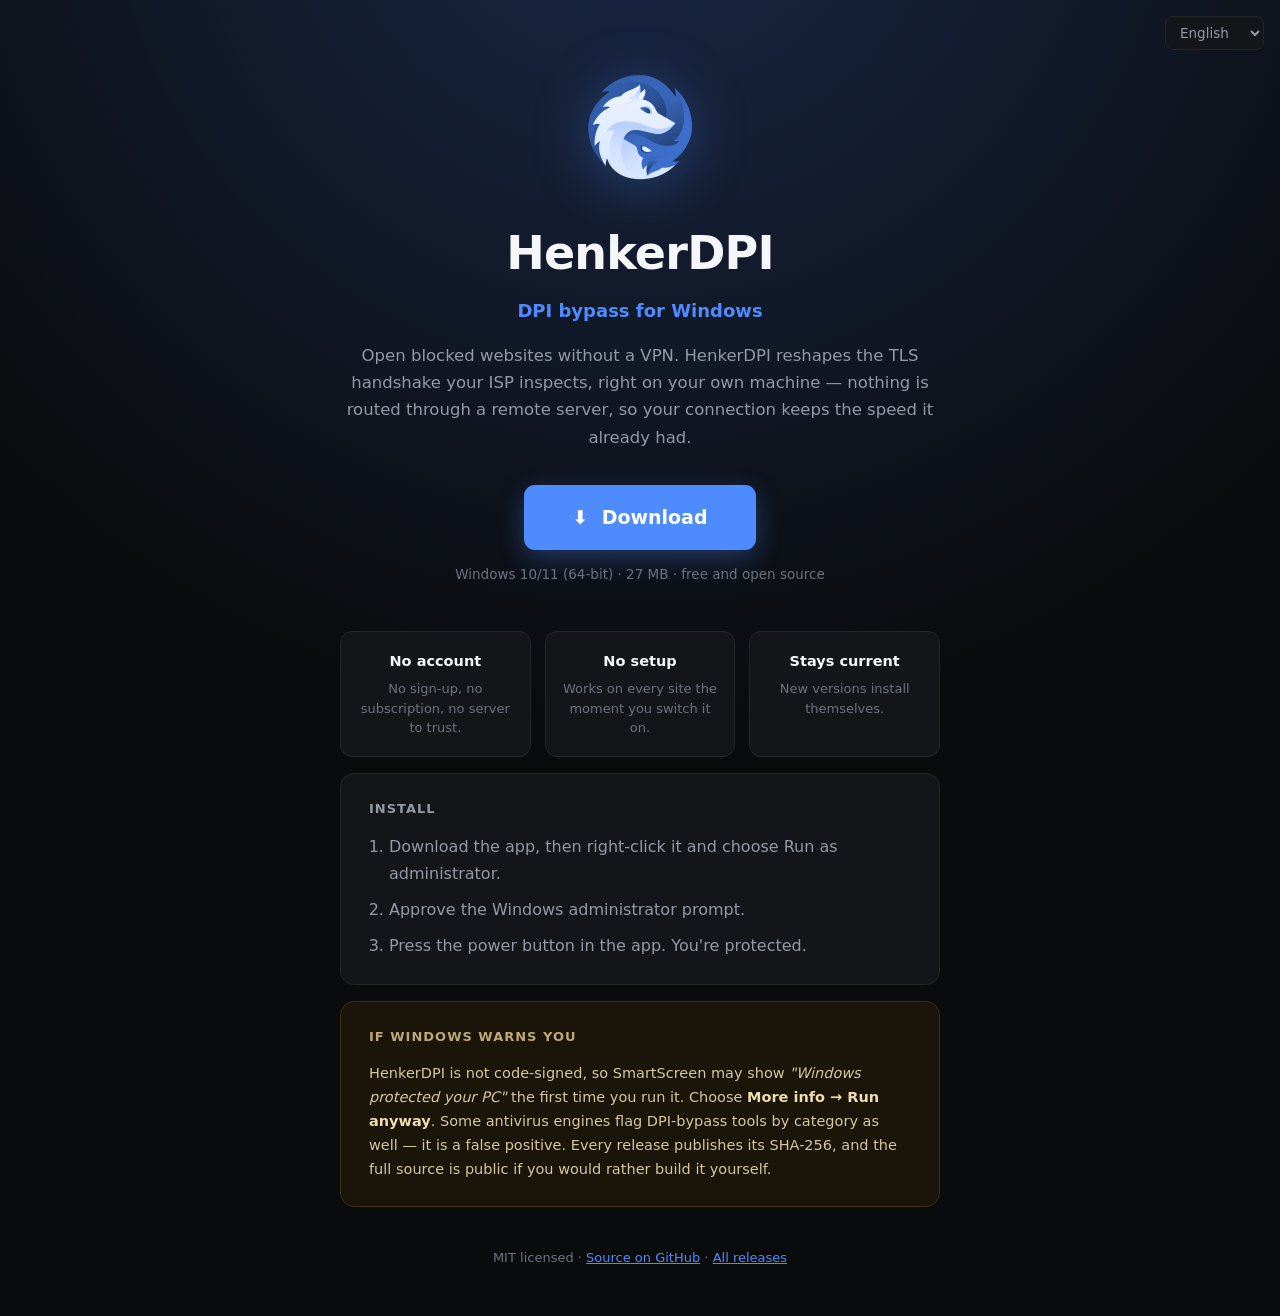
==== commit 8448e852: "Drop the installer link from the download page 2.7.0 ships the portable exe only, so latest/download" ====
--- a/docs/index.html
+++ b/docs/index.html
@@ -117,10 +117,12 @@
     <span data-t="warn"></span>
   </section>
 
-  <p class="note">
-    <span data-t="portable1"></span>
-    <a href="https://github.com/Henkerr/HenkerDPI/releases/latest/download/HenkerDPI_Setup.exe" data-t="portablelink"></a><span data-t="portable2"></span>
-  </p>
+  <!-- The installer link is deliberately absent. Defender's ML heuristic flags
+       the Inno Setup build (Wacatac.B!ml, a false positive on an unsigned
+       installer that ships a network driver), and the current release ships the
+       portable exe only, so pointing at latest/download/HenkerDPI_Setup.exe
+       would both 404 and hand people a file their antivirus deletes. Restore it
+       once the submission clears AND an installer is built for the release. -->
 
   <footer>
     <span data-t="license"></span> ·
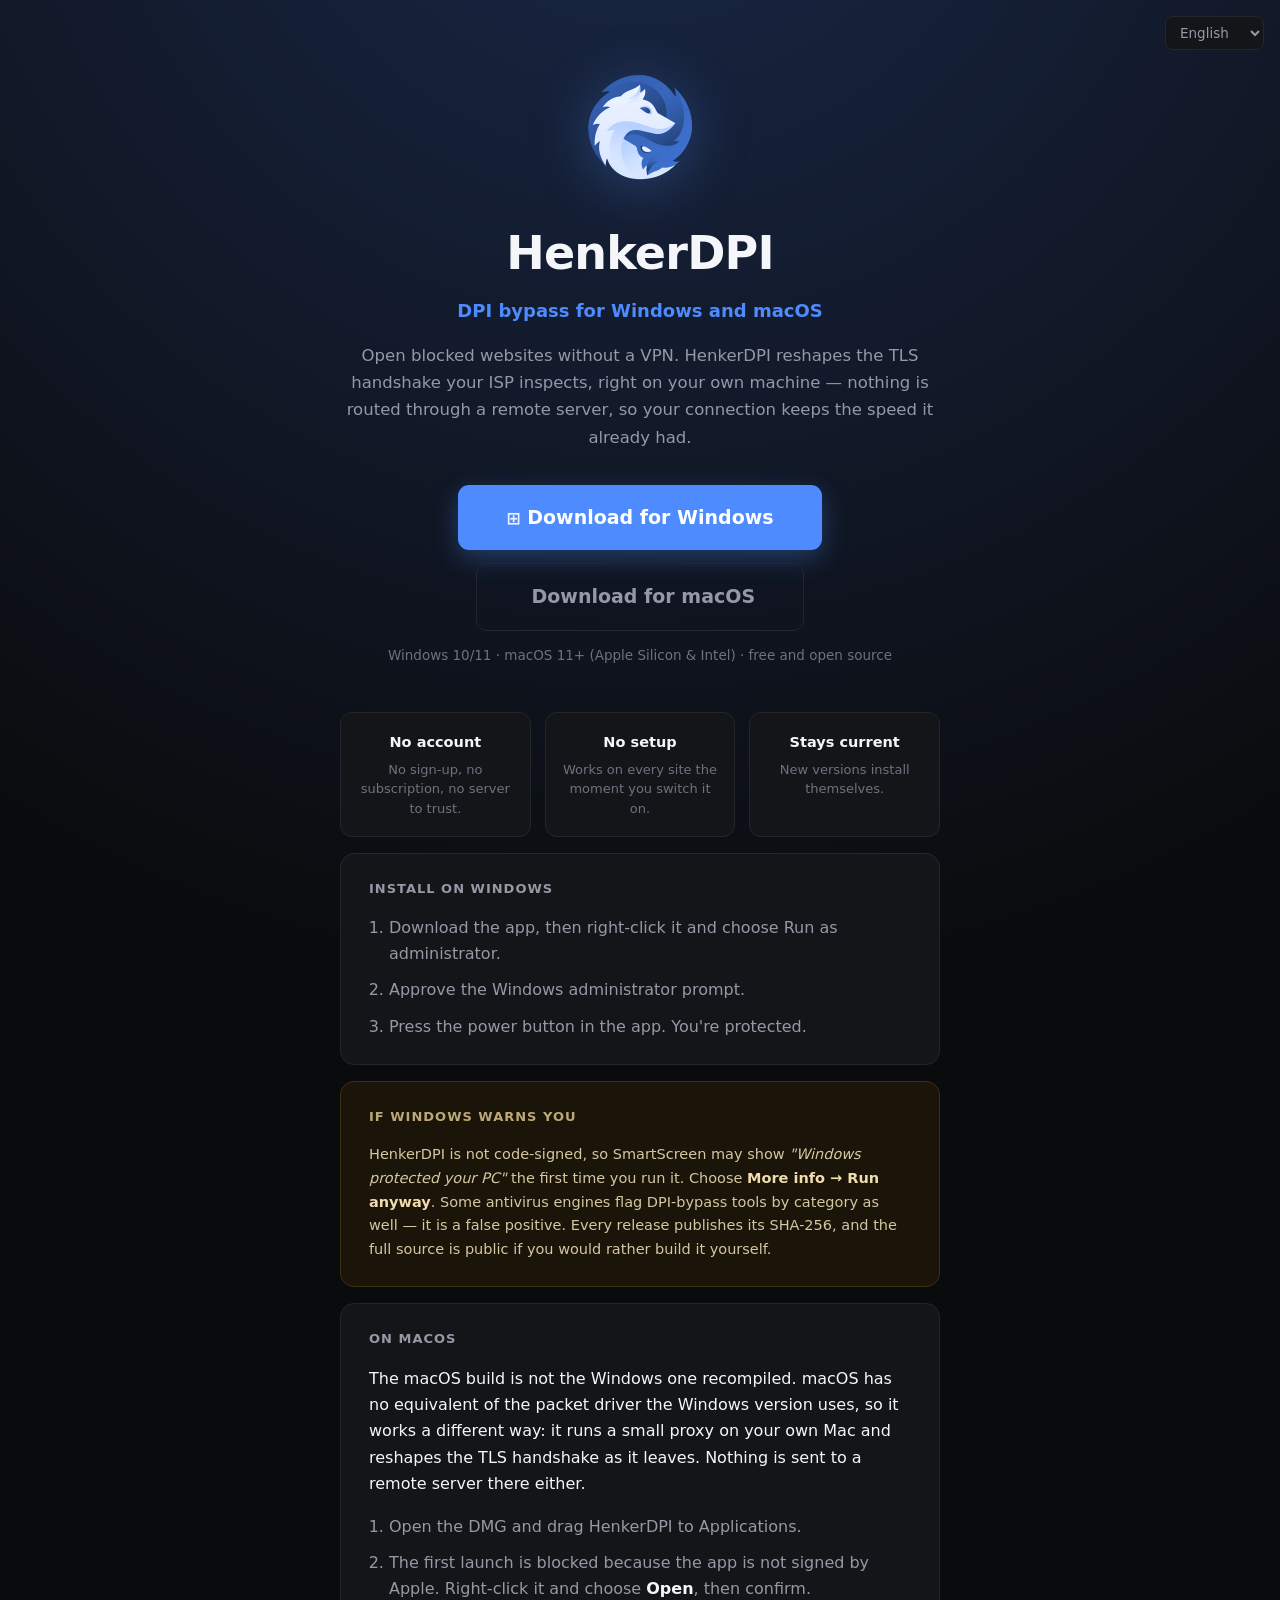
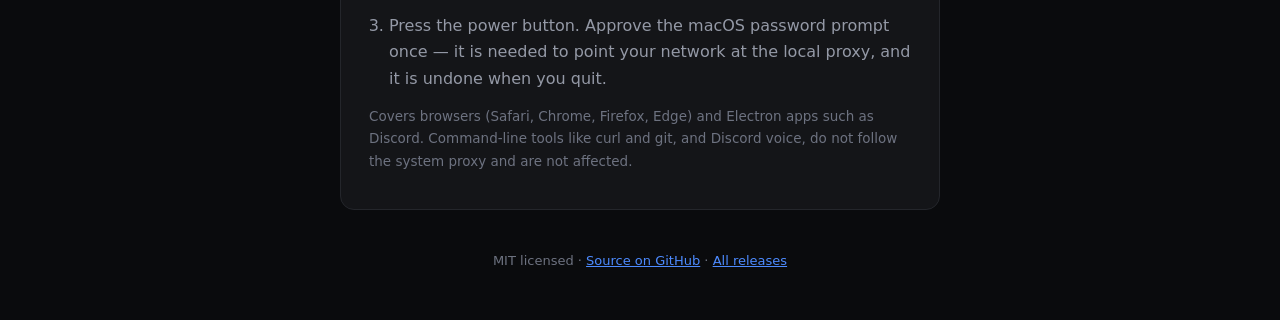
==== commit f2f0a22a: "Add a working macOS build macOS has no WinDivert, and its pf is an OpenBSD 4.1 fork with no divert-t" ====
--- a/docs/index.html
+++ b/docs/index.html
@@ -3,9 +3,9 @@
 <head>
 <meta charset="utf-8">
 <meta name="viewport" content="width=device-width, initial-scale=1">
-<title>HenkerDPI — DPI bypass for Windows</title>
-<meta name="description" content="Open blocked websites without a VPN. HenkerDPI reshapes the TLS handshake your ISP inspects, locally on your own machine. One-click install for Windows 10/11.">
-<meta property="og:title" content="HenkerDPI — DPI bypass for Windows">
+<title>HenkerDPI — DPI bypass for Windows and macOS</title>
+<meta name="description" content="Open blocked websites without a VPN. HenkerDPI reshapes the TLS handshake your ISP inspects, locally on your own machine. Runs on Windows 10/11 and macOS 11+.">
+<meta property="og:title" content="HenkerDPI — DPI bypass for Windows and macOS">
 <meta property="og:description" content="Open blocked websites without a VPN. Nothing is routed through a remote server.">
 <meta property="og:image" content="https://raw.githubusercontent.com/Henkerr/HenkerDPI/master/assets/social-preview.png">
 <link rel="icon" href="icon.png">
@@ -45,6 +45,15 @@
     box-shadow:0 8px 26px rgba(77,139,255,.32);transition:transform .12s,background .12s;
   }
   .dl:hover{background:#3f7cf0;transform:translateY(-2px)}
+  .dlrow{display:flex;gap:13px;justify-content:center;flex-wrap:wrap}
+  .dl .os{font-size:17px;opacity:.9}
+  /* The platform you are not on stays available but stops competing for the
+     click -- the visitor should not have to read two buttons to find theirs. */
+  .dl.secondary{
+    background:transparent;color:var(--fg2);
+    border:1px solid var(--border);box-shadow:none;font-weight:600;
+  }
+  .dl.secondary:hover{background:#191b1f;color:var(--fg);border-color:#333640}
   .meta{color:var(--fg3);font-size:13.5px;margin-top:13px}
 
   .points{display:grid;grid-template-columns:repeat(3,1fr);gap:14px;margin-top:46px}
@@ -91,9 +100,19 @@
     <p class="tag" data-t="tagline"></p>
     <p class="lede" data-t="lede"></p>
 
-    <a class="dl" href="https://github.com/Henkerr/HenkerDPI/releases/latest/download/HenkerDPI.exe">
-      ⬇ &nbsp;<span data-t="download"></span>
-    </a>
+    <!-- Both buttons point at the RELEASE PAGE, never straight at an asset.
+         GitHub Support already asked for a direct executable download link to
+         be taken off this account once; a link that fetches the binary itself
+         is that same pattern, so it must not come back. Visitors pick their
+         file from the assets list on the release page. -->
+    <div class="dlrow">
+      <a class="dl" id="dl-win" href="https://github.com/Henkerr/HenkerDPI/releases/latest">
+        <span class="os">⊞</span>&nbsp;<span data-t="dl_win"></span>
+      </a>
+      <a class="dl" id="dl-mac" href="https://github.com/Henkerr/HenkerDPI/releases/latest">
+        <span class="os"></span>&nbsp;<span data-t="dl_mac"></span>
+      </a>
+    </div>
     <p class="meta" data-t="meta"></p>
   </div>
 
@@ -117,6 +136,17 @@
     <span data-t="warn"></span>
   </section>
 
+  <section>
+    <h2 data-t="mach"></h2>
+    <p data-t="macb"></p>
+    <ol>
+      <li data-t="m1"></li>
+      <li data-t="m2"></li>
+      <li data-t="m3"></li>
+    </ol>
+    <p class="meta" data-t="maccover"></p>
+  </section>
+
   <!-- The installer link is deliberately absent. Defender's ML heuristic flags
        the Inno Setup build (Wacatac.B!ml, a false positive on an unsigned
        installer that ships a network driver), and the current release ships the
@@ -138,15 +168,15 @@
 
 const T = {
 en:{
- title:"HenkerDPI — DPI bypass for Windows",
- tagline:"DPI bypass for Windows",
+ title:"HenkerDPI — DPI bypass for Windows and macOS",
+ tagline:"DPI bypass for Windows and macOS",
  lede:"Open blocked websites without a VPN. HenkerDPI reshapes the TLS handshake your ISP inspects, right on your own machine — nothing is routed through a remote server, so your connection keeps the speed it already had.",
  download:"Download",
- meta:"Windows 10/11 (64-bit) · 27 MB · free and open source",
+ meta:"Windows 10/11 · macOS 11+ (Apple Silicon &amp; Intel) · free and open source",
  p1h:"No account", p1b:"No sign-up, no subscription, no server to trust.",
  p2h:"No setup", p2b:"Works on every site the moment you switch it on.",
  p3h:"Stays current", p3b:"New versions install themselves.",
- installh:"Install",
+ installh:"Install on Windows",
  s1:"Download the app, then right-click it and choose Run as administrator.",
  s2:"Approve the Windows administrator prompt.",
  s3:"Press the power button in the app. You're protected.",
@@ -154,18 +184,26 @@
  warn:"HenkerDPI is not code-signed, so SmartScreen may show <i>\"Windows protected your PC\"</i> the first time you run it. Choose <b>More info → Run anyway</b>. Some antivirus engines flag DPI-bypass tools by category as well — it is a false positive. Every release publishes its SHA-256, and the full source is public if you would rather build it yourself.",
  portable1:"There is also an ", portablelink:"installer",
  portable2:", but Windows Defender is currently flagging it by mistake. A correction is under review.",
+ dl_win:"Download for Windows",
+ dl_mac:"Download for macOS",
+ mach:"On macOS",
+ macb:"The macOS build is not the Windows one recompiled. macOS has no equivalent of the packet driver the Windows version uses, so it works a different way: it runs a small proxy on your own Mac and reshapes the TLS handshake as it leaves. Nothing is sent to a remote server there either.",
+ m1:"Open the DMG and drag HenkerDPI to Applications.",
+ m2:"The first launch is blocked because the app is not signed by Apple. Right-click it and choose <b>Open</b>, then confirm.",
+ m3:"Press the power button. Approve the macOS password prompt once — it is needed to point your network at the local proxy, and it is undone when you quit.",
+ maccover:"Covers browsers (Safari, Chrome, Firefox, Edge) and Electron apps such as Discord. Command-line tools like curl and git, and Discord voice, do not follow the system proxy and are not affected.",
  license:"MIT licensed", source:"Source on GitHub", releases:"All releases"
 },
 tr:{
- title:"HenkerDPI — Windows için DPI bypass",
- tagline:"Windows için DPI bypass",
+ title:"HenkerDPI — Windows ve macOS için DPI bypass",
+ tagline:"Windows ve macOS için DPI bypass",
  lede:"Engellenen sitelere VPN olmadan gir. HenkerDPI, servis sağlayıcının incelediği TLS el sıkışmasını doğrudan kendi bilgisayarında yeniden düzenler — trafiğin uzak bir sunucudan geçmediği için bağlantın mevcut hızını korur.",
  download:"İndir",
- meta:"Windows 10/11 (64-bit) · 27 MB · ücretsiz ve açık kaynak",
+ meta:"Windows 10/11 · macOS 11+ (Apple Silicon ve Intel) · ücretsiz ve açık kaynak",
  p1h:"Hesap yok", p1b:"Kayıt yok, abonelik yok, güvenmen gereken sunucu yok.",
  p2h:"Ayar yok", p2b:"Açtığın anda bütün sitelerde çalışır.",
  p3h:"Güncel kalır", p3b:"Yeni sürümler kendi kurulur.",
- installh:"Kurulum",
+ installh:"Windows'ta kurulum",
  s1:"Uygulamayı indir, sağ tıkla ve Yönetici olarak çalıştır de.",
  s2:"Windows'un yönetici iznini onayla.",
  s3:"Uygulamadaki güç düğmesine bas. Koruma başlar.",
@@ -173,18 +211,26 @@
  warn:"HenkerDPI dijital olarak imzalanmadığı için SmartScreen ilk çalıştırmada <i>\"Windows bilgisayarınızı korudu\"</i> diyebilir. <b>Ek bilgi → Yine de çalıştır</b> seç. Bazı antivirüsler DPI bypass araçlarını kategori olarak işaretler; bu yanlış pozitiftir. Her sürümün SHA-256 değeri yayınlanır ve kaynak kod açıktır — istersen kendin derleyebilirsin.",
  portable1:"Bir de ", portablelink:"kurulum dosyası",
  portable2:" var, ama Windows Defender şu an onu yanlışlıkla işaretliyor. Düzeltme incelemede.",
+ dl_win:"Windows için indir",
+ dl_mac:"macOS için indir",
+ mach:"macOS'ta",
+ macb:"macOS sürümü, Windows sürümünün yeniden derlenmiş hâli değil. macOS'ta Windows'un kullandığı paket sürücüsünün karşılığı yok; bu yüzden farklı çalışıyor: kendi Mac'inizde küçük bir proxy çalıştırıp TLS el sıkışmasını çıkarken yeniden biçimlendiriyor. Burada da hiçbir şey uzak bir sunucuya gönderilmiyor.",
+ m1:"DMG dosyasını açın ve HenkerDPI'yi Applications klasörüne sürükleyin.",
+ m2:"Uygulama Apple tarafından imzalanmadığı için ilk açılış engellenir. Sağ tıklayıp <b>Aç</b> deyin ve onaylayın.",
+ m3:"Güç düğmesine basın. macOS'un şifre sorusunu bir kez onaylayın — ağınızı yerel proxy'ye yönlendirmek için gerekli ve çıkışta geri alınıyor.",
+ maccover:"Tarayıcıları (Safari, Chrome, Firefox, Edge) ve Discord gibi Electron uygulamalarını kapsar. curl, git gibi komut satırı araçları ve Discord sesli görüşme sistem proxy'sini kullanmaz, bu yüzden etkilenmez.",
  license:"MIT lisanslı", source:"GitHub'da kaynak kod", releases:"Tüm sürümler"
 },
 de:{
- title:"HenkerDPI — DPI-Umgehung für Windows",
- tagline:"DPI-Umgehung für Windows",
+ title:"HenkerDPI — DPI-Umgehung für Windows und macOS",
+ tagline:"DPI-Umgehung für Windows und macOS",
  lede:"Öffne gesperrte Websites ohne VPN. HenkerDPI verändert den TLS-Handshake, den dein Anbieter mitliest, direkt auf deinem eigenen Rechner — nichts läuft über einen fremden Server, deine Verbindung behält also ihr Tempo.",
  download:"Herunterladen",
- meta:"Windows 10/11 (64-Bit) · 27 MB · kostenlos und quelloffen",
+ meta:"Windows 10/11 · macOS 11+ (Apple Silicon &amp; Intel) · kostenlos und quelloffen",
  p1h:"Kein Konto", p1b:"Keine Anmeldung, kein Abo, kein Server, dem du vertrauen musst.",
  p2h:"Keine Einrichtung", p2b:"Wirkt auf allen Seiten, sobald du es einschaltest.",
  p3h:"Bleibt aktuell", p3b:"Neue Versionen installieren sich selbst.",
- installh:"Installation",
+ installh:"Installation unter Windows",
  s1:"App herunterladen, rechtsklicken und Als Administrator ausführen wählen.",
  s2:"Die Administratorabfrage von Windows bestätigen.",
  s3:"Im Programm auf den Ein-Schalter drücken. Fertig.",
@@ -192,18 +238,26 @@
  warn:"HenkerDPI ist nicht signiert, daher zeigt SmartScreen beim ersten Start eventuell <i>„Der Computer wurde durch Windows geschützt“</i>. Wähle <b>Weitere Informationen → Trotzdem ausführen</b>. Manche Virenscanner melden DPI-Werkzeuge grundsätzlich — ein Fehlalarm. Zu jeder Version wird der SHA-256 veröffentlicht, und der Quellcode ist offen, falls du lieber selbst baust.",
  portable1:"Es gibt auch einen ", portablelink:"Installer",
  portable2:", aber Windows Defender meldet ihn derzeit fälschlich. Eine Korrektur wird geprüft.",
+ dl_win:"Für Windows herunterladen",
+ dl_mac:"Für macOS herunterladen",
+ mach:"Unter macOS",
+ macb:"Die macOS-Version ist keine neu kompilierte Windows-Version. macOS hat kein Gegenstück zum Paket-Treiber der Windows-Fassung, deshalb arbeitet sie anders: Sie startet einen kleinen Proxy auf Ihrem eigenen Mac und formt den TLS-Handshake beim Verlassen um. Auch hier wird nichts an einen entfernten Server geschickt.",
+ m1:"Das DMG öffnen und HenkerDPI in den Ordner „Programme“ ziehen.",
+ m2:"Der erste Start wird blockiert, weil die App nicht von Apple signiert ist. Rechtsklick, <b>Öffnen</b> wählen und bestätigen.",
+ m3:"Den Ein-/Aus-Knopf drücken. Die Passwortabfrage von macOS einmal bestätigen — sie richtet das Netzwerk auf den lokalen Proxy aus und wird beim Beenden zurückgenommen.",
+ maccover:"Deckt Browser (Safari, Chrome, Firefox, Edge) und Electron-Apps wie Discord ab. Kommandozeilen-Werkzeuge wie curl und git sowie Discord-Sprachchat folgen dem System-Proxy nicht und bleiben unberührt.",
  license:"MIT-Lizenz", source:"Quellcode auf GitHub", releases:"Alle Versionen"
 },
 ru:{
- title:"HenkerDPI — обход DPI для Windows",
- tagline:"Обход DPI для Windows",
+ title:"HenkerDPI — обход DPI для Windows и macOS",
+ tagline:"обход DPI для Windows и macOS",
  lede:"Открывайте заблокированные сайты без VPN. HenkerDPI меняет TLS-рукопожатие, которое проверяет провайдер, прямо на вашем компьютере — трафик не идёт через чужой сервер, поэтому скорость соединения остаётся прежней.",
  download:"Скачать",
- meta:"Windows 10/11 (64-бит) · 27 МБ · бесплатно, открытый код",
+ meta:"Windows 10/11 · macOS 11+ (Apple Silicon и Intel) · бесплатно и с открытым кодом",
  p1h:"Без аккаунта", p1b:"Ни регистрации, ни подписки, ни сервера, которому надо доверять.",
  p2h:"Без настройки", p2b:"Работает на всех сайтах сразу после включения.",
  p3h:"Обновляется сам", p3b:"Новые версии устанавливаются автоматически.",
- installh:"Установка",
+ installh:"Установка в Windows",
  s1:"Скачайте приложение, нажмите правой кнопкой и выберите Запуск от имени администратора.",
  s2:"Подтвердите запрос прав администратора.",
  s3:"Нажмите кнопку питания в приложении. Готово.",
@@ -211,18 +265,26 @@
  warn:"HenkerDPI не подписан цифровой подписью, поэтому при первом запуске SmartScreen может показать <i>«Система Windows защитила ваш компьютер»</i>. Выберите <b>Подробнее → Выполнить в любом случае</b>. Некоторые антивирусы помечают инструменты обхода DPI по категории — это ложное срабатывание. Для каждой версии публикуется SHA-256, а исходный код открыт, если вы предпочитаете собрать сами.",
  portable1:"Есть и ", portablelink:"установщик",
  portable2:", но Windows Defender сейчас ошибочно его помечает. Исправление на рассмотрении.",
+ dl_win:"Скачать для Windows",
+ dl_mac:"Скачать для macOS",
+ mach:"На macOS",
+ macb:"Версия для macOS — не пересобранная версия для Windows. В macOS нет аналога пакетного драйвера, который использует версия для Windows, поэтому она работает иначе: запускает небольшой прокси на вашем Mac и меняет форму TLS-рукопожатия на выходе. Здесь тоже ничего не отправляется на удалённый сервер.",
+ m1:"Откройте DMG и перетащите HenkerDPI в папку «Программы».",
+ m2:"Первый запуск блокируется, потому что приложение не подписано Apple. Нажмите правой кнопкой, выберите <b>Открыть</b> и подтвердите.",
+ m3:"Нажмите кнопку питания. Один раз подтвердите запрос пароля macOS — он нужен, чтобы направить сеть на локальный прокси, и отменяется при выходе.",
+ maccover:"Охватывает браузеры (Safari, Chrome, Firefox, Edge) и приложения на Electron, например Discord. Консольные инструменты вроде curl и git, а также голосовой чат Discord не используют системный прокси и не затрагиваются.",
  license:"Лицензия MIT", source:"Исходный код на GitHub", releases:"Все версии"
 },
 ja:{
- title:"HenkerDPI — Windows 向け DPI 回避ツール",
- tagline:"Windows 向け DPI 回避ツール",
+ title:"HenkerDPI — Windows・macOS 向け DPI 回避ツール",
+ tagline:"Windows・macOS 向け DPI 回避ツール",
  lede:"VPN なしでブロックされたサイトを開けます。HenkerDPI は、プロバイダが検査する TLS ハンドシェイクをあなたの PC 上で組み替えます。通信を外部サーバー経由にしないため、回線速度はそのままです。",
  download:"ダウンロード",
- meta:"Windows 10/11（64ビット）· 27 MB · 無料・オープンソース",
+ meta:"Windows 10/11 · macOS 11+（Apple Silicon・Intel）· 無料・オープンソース",
  p1h:"アカウント不要", p1b:"登録も月額料金も、信頼すべきサーバーもありません。",
  p2h:"設定不要", p2b:"オンにした瞬間からすべてのサイトで機能します。",
  p3h:"自動で最新に", p3b:"新しいバージョンは自動でインストールされます。",
- installh:"インストール",
+ installh:"Windows でのインストール",
  s1:"アプリをダウンロードし、右クリックして「管理者として実行」を選びます。",
  s2:"Windows の管理者確認を承認します。",
  s3:"アプリの電源ボタンを押します。これで保護されます。",
@@ -230,18 +292,26 @@
  warn:"HenkerDPI はコード署名されていないため、初回起動時に SmartScreen が <i>「Windows によって PC が保護されました」</i> と表示することがあります。<b>詳細情報 → 実行</b> を選んでください。一部のウイルス対策ソフトは DPI 回避ツールを一律に検出しますが、これは誤検出です。各リリースでは SHA-256 を公開しており、ソースコードも公開されているため、自分でビルドすることもできます。",
  portable1:"", portablelink:"インストーラー",
  portable2:"もありますが、現在 Windows Defender が誤検知しており、修正を申請中です。",
+ dl_win:"Windows 版をダウンロード",
+ dl_mac:"macOS 版をダウンロード",
+ mach:"macOS では",
+ macb:"macOS 版は Windows 版を再ビルドしたものではありません。macOS には Windows 版が使うパケットドライバに相当する仕組みがないため、別の方法をとっています。お使いの Mac 上で小さなプロキシを動かし、送信される TLS ハンドシェイクを組み替えます。こちらも通信を外部サーバーには送りません。",
+ m1:"DMG を開き、HenkerDPI を「アプリケーション」フォルダにドラッグします。",
+ m2:"Apple の署名がないため初回起動はブロックされます。右クリックして <b>開く</b> を選び、確認してください。",
+ m3:"電源ボタンを押します。macOS のパスワード確認を一度だけ承認してください。ネットワークをローカルプロキシに向けるために必要で、終了時に元へ戻ります。",
+ maccover:"ブラウザ（Safari、Chrome、Firefox、Edge）と Discord などの Electron アプリに対応します。curl や git などのコマンドラインツール、および Discord の音声通話はシステムプロキシを使わないため対象外です。",
  license:"MIT ライセンス", source:"GitHub のソースコード", releases:"すべてのリリース"
 },
 zh:{
- title:"HenkerDPI — Windows 上的 DPI 绕过工具",
- tagline:"Windows 上的 DPI 绕过工具",
+ title:"HenkerDPI — Windows 与 macOS 上的 DPI 绕过工具",
+ tagline:"Windows 与 macOS 上的 DPI 绕过工具",
  lede:"无需 VPN 即可打开被屏蔽的网站。HenkerDPI 在你自己的电脑上重组运营商检查的 TLS 握手包——流量不经过任何远程服务器，因此连接速度保持不变。",
  download:"下载",
- meta:"Windows 10/11（64 位）· 27 MB · 免费开源",
+ meta:"Windows 10/11 · macOS 11+（Apple Silicon 与 Intel）· 免费开源",
  p1h:"无需账号", p1b:"不注册、不订阅，也没有需要信任的服务器。",
  p2h:"无需配置", p2b:"开启后立即对所有网站生效。",
  p3h:"自动更新", p3b:"新版本会自行安装。",
- installh:"安装",
+ installh:"在 Windows 上安装",
  s1:"下载应用，右键点击并选择以管理员身份运行。",
  s2:"在 Windows 管理员提示中点击允许。",
  s3:"点击应用中的电源按钮，即可开始保护。",
@@ -249,18 +319,26 @@
  warn:"HenkerDPI 未经代码签名，首次运行时 SmartScreen 可能显示 <i>“Windows 已保护你的电脑”</i>。请选择 <b>更多信息 → 仍要运行</b>。部分杀毒软件会按类别标记 DPI 绕过工具，这是误报。每个版本都会公布 SHA-256，源代码完全公开，你也可以自行编译。",
  portable1:"另有", portablelink:"安装程序",
  portable2:"，但 Windows Defender 目前误报，修正申请正在处理。",
+ dl_win:"下载 Windows 版",
+ dl_mac:"下载 macOS 版",
+ mach:"在 macOS 上",
+ macb:"macOS 版并不是把 Windows 版重新编译一遍。macOS 没有 Windows 版所用封包驱动的对应机制，因此它的做法不同：在你自己的 Mac 上运行一个小型代理，在数据发出时重组 TLS 握手。同样，不会把任何流量发往远程服务器。",
+ m1:"打开 DMG，把 HenkerDPI 拖到“应用程序”文件夹。",
+ m2:"由于应用未经 Apple 签名，首次打开会被阻止。右键点击并选择<b>打开</b>，然后确认。",
+ m3:"按下电源按钮。确认一次 macOS 的密码提示——它用于把网络指向本地代理，退出时会自动还原。",
+ maccover:"覆盖浏览器（Safari、Chrome、Firefox、Edge）以及 Discord 等 Electron 应用。curl、git 等命令行工具和 Discord 语音不使用系统代理，因此不受影响。",
  license:"MIT 许可证", source:"GitHub 源代码", releases:"全部版本"
 },
 hi:{
- title:"HenkerDPI — Windows के लिए DPI बायपास",
- tagline:"Windows के लिए DPI बायपास",
+ title:"HenkerDPI — Windows और macOS के लिए DPI बायपास",
+ tagline:"Windows और macOS के लिए DPI बायपास",
  lede:"बिना VPN के ब्लॉक की गई वेबसाइटें खोलें। HenkerDPI आपके अपने कंप्यूटर पर ही उस TLS हैंडशेक को बदल देता है जिसे आपका ISP जाँचता है — ट्रैफ़िक किसी बाहरी सर्वर से नहीं गुज़रता, इसलिए आपकी स्पीड वैसी ही रहती है।",
  download:"डाउनलोड करें",
- meta:"Windows 10/11 (64-बिट) · 27 MB · मुफ़्त और ओपन सोर्स",
+ meta:"Windows 10/11 · macOS 11+ (Apple Silicon और Intel) · मुफ़्त और ओपन सोर्स",
  p1h:"अकाउंट नहीं", p1b:"न रजिस्ट्रेशन, न सब्सक्रिप्शन, न किसी सर्वर पर भरोसा।",
  p2h:"सेटअप नहीं", p2b:"चालू करते ही हर वेबसाइट पर काम करता है।",
  p3h:"खुद अपडेट", p3b:"नए वर्ज़न अपने आप इंस्टॉल हो जाते हैं।",
- installh:"इंस्टॉल करें",
+ installh:"Windows पर इंस्टॉल करें",
  s1:"ऐप डाउनलोड करें, राइट-क्लिक करें और Run as administrator चुनें।",
  s2:"Windows की एडमिनिस्ट्रेटर अनुमति स्वीकार करें।",
  s3:"ऐप में पावर बटन दबाएँ। सुरक्षा शुरू।",
@@ -268,18 +346,26 @@
  warn:"HenkerDPI कोड-साइन नहीं है, इसलिए पहली बार चलाने पर SmartScreen <i>\"Windows protected your PC\"</i> दिखा सकता है। <b>More info → Run anyway</b> चुनें। कुछ एंटीवायरस DPI बायपास टूल्स को श्रेणी के आधार पर फ़्लैग करते हैं — यह ग़लत अलार्म है। हर रिलीज़ का SHA-256 प्रकाशित होता है और सोर्स कोड खुला है, आप चाहें तो खुद बिल्ड कर सकते हैं।",
  portable1:"एक ", portablelink:"इंस्टॉलर",
  portable2:" भी है, लेकिन Windows Defender फ़िलहाल उसे ग़लती से फ़्लैग कर रहा है। सुधार समीक्षाधीन है।",
+ dl_win:"Windows के लिए डाउनलोड करें",
+ dl_mac:"macOS के लिए डाउनलोड करें",
+ mach:"macOS पर",
+ macb:"macOS संस्करण Windows संस्करण को दोबारा कंपाइल करके नहीं बनाया गया है। macOS में उस पैकेट ड्राइवर जैसा कुछ नहीं है जिसे Windows संस्करण इस्तेमाल करता है, इसलिए यह अलग तरीके से काम करता है: यह आपके अपने Mac पर एक छोटा प्रॉक्सी चलाता है और बाहर जाते समय TLS हैंडशेक को बदल देता है। यहाँ भी कुछ भी किसी बाहरी सर्वर पर नहीं भेजा जाता।",
+ m1:"DMG खोलें और HenkerDPI को Applications फ़ोल्डर में खींचें।",
+ m2:"ऐप पर Apple का हस्ताक्षर न होने के कारण पहली बार खोलना रोका जाएगा। राइट-क्लिक करके <b>Open</b> चुनें और पुष्टि करें।",
+ m3:"पावर बटन दबाएँ। macOS का पासवर्ड संकेत एक बार स्वीकार करें — यह आपके नेटवर्क को लोकल प्रॉक्सी की ओर भेजने के लिए ज़रूरी है और बंद करने पर वापस हो जाता है।",
+ maccover:"ब्राउज़र (Safari, Chrome, Firefox, Edge) और Discord जैसे Electron ऐप्स को कवर करता है। curl और git जैसे कमांड-लाइन टूल तथा Discord वॉइस सिस्टम प्रॉक्सी का उपयोग नहीं करते, इसलिए वे प्रभावित नहीं होते।",
  license:"MIT लाइसेंस", source:"GitHub पर सोर्स कोड", releases:"सभी रिलीज़"
 },
 da:{
- title:"HenkerDPI — DPI-omgåelse til Windows",
- tagline:"DPI-omgåelse til Windows",
+ title:"HenkerDPI — DPI-omgåelse til Windows og macOS",
+ tagline:"DPI-omgåelse til Windows og macOS",
  lede:"Åbn blokerede websider uden VPN. HenkerDPI omformer det TLS-håndtryk, din udbyder kigger på, direkte på din egen maskine — intet sendes gennem en fremmed server, så din forbindelse beholder sin hastighed.",
  download:"Hent",
- meta:"Windows 10/11 (64-bit) · 27 MB · gratis og open source",
+ meta:"Windows 10/11 · macOS 11+ (Apple Silicon og Intel) · gratis og open source",
  p1h:"Ingen konto", p1b:"Ingen tilmelding, intet abonnement, ingen server du skal stole på.",
  p2h:"Ingen opsætning", p2b:"Virker på alle sider, så snart du tænder for det.",
  p3h:"Holder sig opdateret", p3b:"Nye versioner installerer sig selv.",
- installh:"Installation",
+ installh:"Installation på Windows",
  s1:"Hent appen, højreklik på den, og vælg Kør som administrator.",
  s2:"Godkend Windows' administratorprompt.",
  s3:"Tryk på tænd-knappen i appen. Så er du beskyttet.",
@@ -287,6 +373,14 @@
  warn:"HenkerDPI er ikke kodesigneret, så SmartScreen kan vise <i>\"Windows protected your PC\"</i>, første gang du kører det. Vælg <b>More info → Run anyway</b>. Nogle antivirusprogrammer markerer DPI-værktøjer som kategori — det er en falsk alarm. Hver udgivelse offentliggør sin SHA-256, og kildekoden er åben, hvis du hellere selv vil bygge.",
  portable1:"Der findes også et ", portablelink:"installationsprogram",
  portable2:", men Windows Defender markerer det i øjeblikket fejlagtigt. En rettelse er under behandling.",
+ dl_win:"Hent til Windows",
+ dl_mac:"Hent til macOS",
+ mach:"På macOS",
+ macb:"macOS-versionen er ikke Windows-versionen kompileret om. macOS har ingen pendant til den pakkedriver, Windows-versionen bruger, så den arbejder anderledes: den kører en lille proxy på din egen Mac og omformer TLS-håndtrykket på vej ud. Heller ikke her sendes noget til en fjern server.",
+ m1:"Åbn DMG-filen, og træk HenkerDPI over i Programmer.",
+ m2:"Første start blokeres, fordi appen ikke er signeret af Apple. Højreklik, vælg <b>Åbn</b>, og bekræft.",
+ m3:"Tryk på tænd/sluk-knappen. Godkend macOS' adgangskodeprompt én gang — den peger dit netværk mod den lokale proxy og fortrydes, når du lukker programmet.",
+ maccover:"Dækker browsere (Safari, Chrome, Firefox, Edge) og Electron-apps som Discord. Kommandolinjeværktøjer som curl og git samt Discord-tale bruger ikke systemproxyen og påvirkes derfor ikke.",
  license:"MIT-licens", source:"Kildekode på GitHub", releases:"Alle udgivelser"
 }
 };
@@ -310,6 +404,18 @@
   sel.value = code;
 }
 
+// Lead with the button for the machine the visitor is actually on. The other
+// stays clickable -- someone may be downloading for a different computer.
+function highlightPlatform(){
+  const ua = navigator.userAgent;
+  const isMac = /Mac|iPhone|iPad/.test(ua) && !/Windows/.test(ua);
+  const win = document.getElementById("dl-win");
+  const mac = document.getElementById("dl-mac");
+  (isMac ? win : mac).classList.add("secondary");
+  const row = document.querySelector(".dlrow");
+  if (isMac) row.insertBefore(mac, win);
+}
+
 function pick(){
   const saved = localStorage.getItem("hdpi_lang");
   if (saved && T[saved]) return saved;
@@ -326,6 +432,7 @@
 });
 
 apply(pick());
+highlightPlatform();
 </script>
 </body>
 </html>
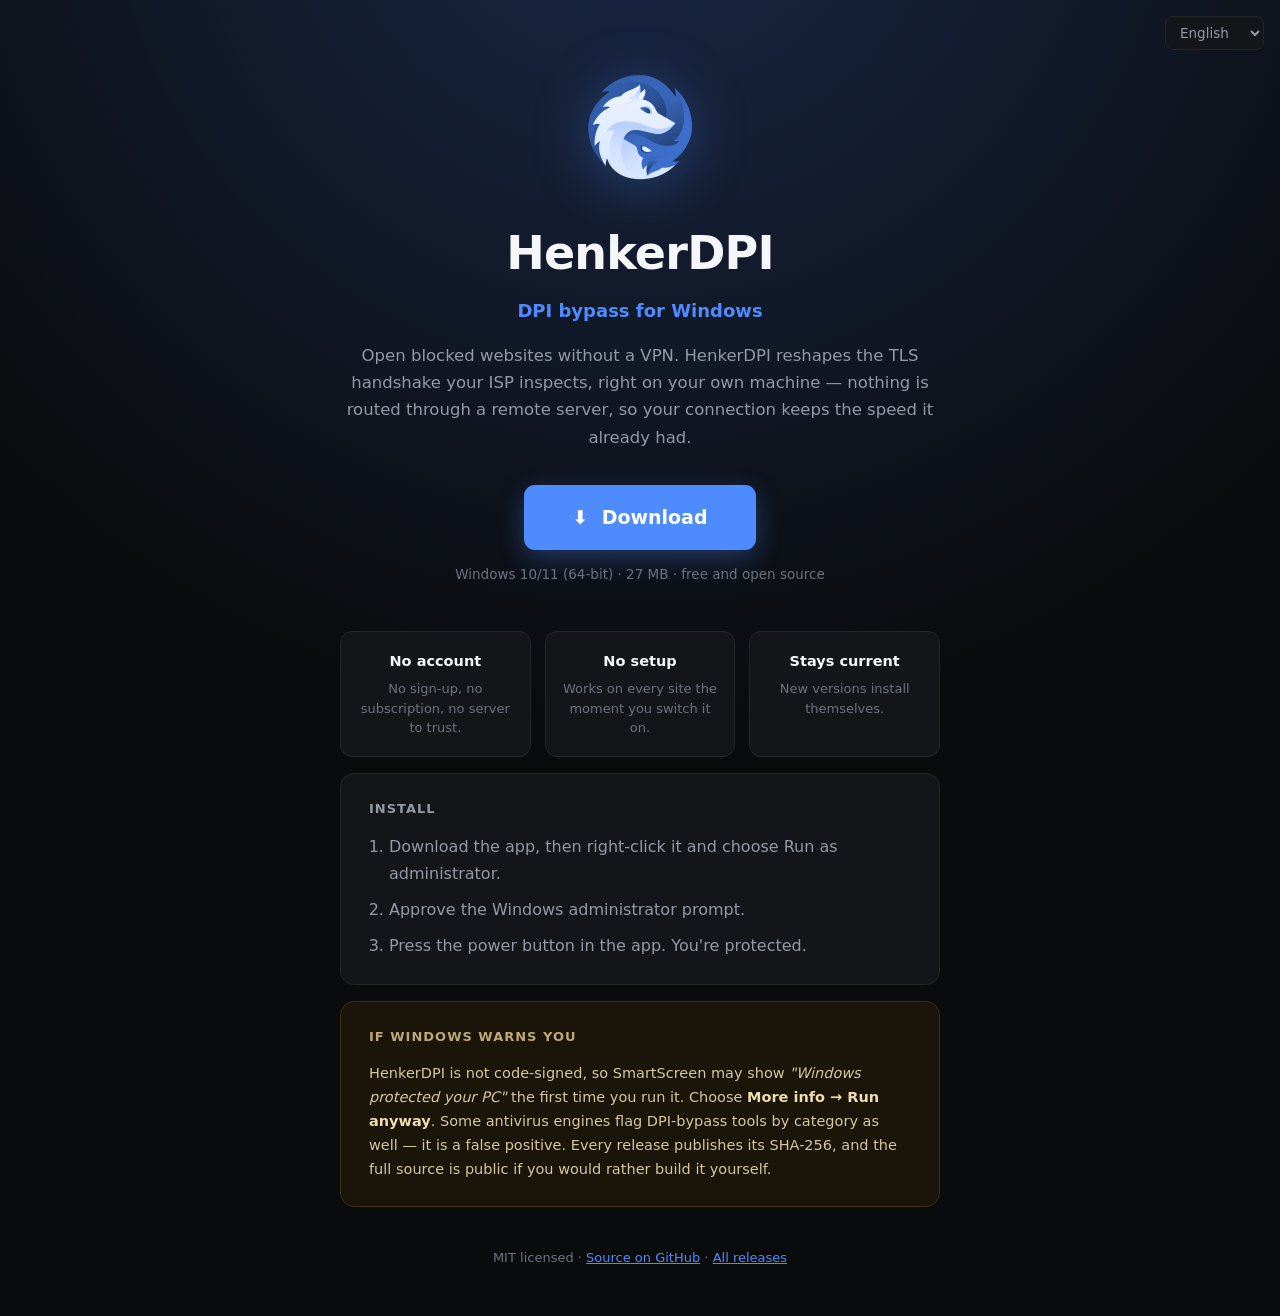
==== commit 8e68eeff: "Link the releases page from the download page too GitHub Support asked for the direct executable dow" ====
--- a/docs/index.html
+++ b/docs/index.html
@@ -3,9 +3,9 @@
 <head>
 <meta charset="utf-8">
 <meta name="viewport" content="width=device-width, initial-scale=1">
-<title>HenkerDPI — DPI bypass for Windows and macOS</title>
-<meta name="description" content="Open blocked websites without a VPN. HenkerDPI reshapes the TLS handshake your ISP inspects, locally on your own machine. Runs on Windows 10/11 and macOS 11+.">
-<meta property="og:title" content="HenkerDPI — DPI bypass for Windows and macOS">
+<title>HenkerDPI — DPI bypass for Windows</title>
+<meta name="description" content="Open blocked websites without a VPN. HenkerDPI reshapes the TLS handshake your ISP inspects, locally on your own machine. One-click install for Windows 10/11.">
+<meta property="og:title" content="HenkerDPI — DPI bypass for Windows">
 <meta property="og:description" content="Open blocked websites without a VPN. Nothing is routed through a remote server.">
 <meta property="og:image" content="https://raw.githubusercontent.com/Henkerr/HenkerDPI/master/assets/social-preview.png">
 <link rel="icon" href="icon.png">
@@ -45,15 +45,6 @@
     box-shadow:0 8px 26px rgba(77,139,255,.32);transition:transform .12s,background .12s;
   }
   .dl:hover{background:#3f7cf0;transform:translateY(-2px)}
-  .dlrow{display:flex;gap:13px;justify-content:center;flex-wrap:wrap}
-  .dl .os{font-size:17px;opacity:.9}
-  /* The platform you are not on stays available but stops competing for the
-     click -- the visitor should not have to read two buttons to find theirs. */
-  .dl.secondary{
-    background:transparent;color:var(--fg2);
-    border:1px solid var(--border);box-shadow:none;font-weight:600;
-  }
-  .dl.secondary:hover{background:#191b1f;color:var(--fg);border-color:#333640}
   .meta{color:var(--fg3);font-size:13.5px;margin-top:13px}
 
   .points{display:grid;grid-template-columns:repeat(3,1fr);gap:14px;margin-top:46px}
@@ -100,19 +91,9 @@
     <p class="tag" data-t="tagline"></p>
     <p class="lede" data-t="lede"></p>
 
-    <!-- Both buttons point at the RELEASE PAGE, never straight at an asset.
-         GitHub Support already asked for a direct executable download link to
-         be taken off this account once; a link that fetches the binary itself
-         is that same pattern, so it must not come back. Visitors pick their
-         file from the assets list on the release page. -->
-    <div class="dlrow">
-      <a class="dl" id="dl-win" href="https://github.com/Henkerr/HenkerDPI/releases/latest">
-        <span class="os">⊞</span>&nbsp;<span data-t="dl_win"></span>
-      </a>
-      <a class="dl" id="dl-mac" href="https://github.com/Henkerr/HenkerDPI/releases/latest">
-        <span class="os"></span>&nbsp;<span data-t="dl_mac"></span>
-      </a>
-    </div>
+    <a class="dl" href="https://github.com/Henkerr/HenkerDPI/releases/latest">
+      ⬇ &nbsp;<span data-t="download"></span>
+    </a>
     <p class="meta" data-t="meta"></p>
   </div>
 
@@ -136,17 +117,6 @@
     <span data-t="warn"></span>
   </section>
 
-  <section>
-    <h2 data-t="mach"></h2>
-    <p data-t="macb"></p>
-    <ol>
-      <li data-t="m1"></li>
-      <li data-t="m2"></li>
-      <li data-t="m3"></li>
-    </ol>
-    <p class="meta" data-t="maccover"></p>
-  </section>
-
   <!-- The installer link is deliberately absent. Defender's ML heuristic flags
        the Inno Setup build (Wacatac.B!ml, a false positive on an unsigned
        installer that ships a network driver), and the current release ships the
@@ -168,15 +138,15 @@
 
 const T = {
 en:{
- title:"HenkerDPI — DPI bypass for Windows and macOS",
- tagline:"DPI bypass for Windows and macOS",
+ title:"HenkerDPI — DPI bypass for Windows",
+ tagline:"DPI bypass for Windows",
  lede:"Open blocked websites without a VPN. HenkerDPI reshapes the TLS handshake your ISP inspects, right on your own machine — nothing is routed through a remote server, so your connection keeps the speed it already had.",
  download:"Download",
- meta:"Windows 10/11 · macOS 11+ (Apple Silicon &amp; Intel) · free and open source",
+ meta:"Windows 10/11 (64-bit) · 27 MB · free and open source",
  p1h:"No account", p1b:"No sign-up, no subscription, no server to trust.",
  p2h:"No setup", p2b:"Works on every site the moment you switch it on.",
  p3h:"Stays current", p3b:"New versions install themselves.",
- installh:"Install on Windows",
+ installh:"Install",
  s1:"Download the app, then right-click it and choose Run as administrator.",
  s2:"Approve the Windows administrator prompt.",
  s3:"Press the power button in the app. You're protected.",
@@ -184,26 +154,18 @@
  warn:"HenkerDPI is not code-signed, so SmartScreen may show <i>\"Windows protected your PC\"</i> the first time you run it. Choose <b>More info → Run anyway</b>. Some antivirus engines flag DPI-bypass tools by category as well — it is a false positive. Every release publishes its SHA-256, and the full source is public if you would rather build it yourself.",
  portable1:"There is also an ", portablelink:"installer",
  portable2:", but Windows Defender is currently flagging it by mistake. A correction is under review.",
- dl_win:"Download for Windows",
- dl_mac:"Download for macOS",
- mach:"On macOS",
- macb:"The macOS build is not the Windows one recompiled. macOS has no equivalent of the packet driver the Windows version uses, so it works a different way: it runs a small proxy on your own Mac and reshapes the TLS handshake as it leaves. Nothing is sent to a remote server there either.",
- m1:"Open the DMG and drag HenkerDPI to Applications.",
- m2:"The first launch is blocked because the app is not signed by Apple. Right-click it and choose <b>Open</b>, then confirm.",
- m3:"Press the power button. Approve the macOS password prompt once — it is needed to point your network at the local proxy, and it is undone when you quit.",
- maccover:"Covers browsers (Safari, Chrome, Firefox, Edge) and Electron apps such as Discord. Command-line tools like curl and git, and Discord voice, do not follow the system proxy and are not affected.",
  license:"MIT licensed", source:"Source on GitHub", releases:"All releases"
 },
 tr:{
- title:"HenkerDPI — Windows ve macOS için DPI bypass",
- tagline:"Windows ve macOS için DPI bypass",
+ title:"HenkerDPI — Windows için DPI bypass",
+ tagline:"Windows için DPI bypass",
  lede:"Engellenen sitelere VPN olmadan gir. HenkerDPI, servis sağlayıcının incelediği TLS el sıkışmasını doğrudan kendi bilgisayarında yeniden düzenler — trafiğin uzak bir sunucudan geçmediği için bağlantın mevcut hızını korur.",
  download:"İndir",
- meta:"Windows 10/11 · macOS 11+ (Apple Silicon ve Intel) · ücretsiz ve açık kaynak",
+ meta:"Windows 10/11 (64-bit) · 27 MB · ücretsiz ve açık kaynak",
  p1h:"Hesap yok", p1b:"Kayıt yok, abonelik yok, güvenmen gereken sunucu yok.",
  p2h:"Ayar yok", p2b:"Açtığın anda bütün sitelerde çalışır.",
  p3h:"Güncel kalır", p3b:"Yeni sürümler kendi kurulur.",
- installh:"Windows'ta kurulum",
+ installh:"Kurulum",
  s1:"Uygulamayı indir, sağ tıkla ve Yönetici olarak çalıştır de.",
  s2:"Windows'un yönetici iznini onayla.",
  s3:"Uygulamadaki güç düğmesine bas. Koruma başlar.",
@@ -211,26 +173,18 @@
  warn:"HenkerDPI dijital olarak imzalanmadığı için SmartScreen ilk çalıştırmada <i>\"Windows bilgisayarınızı korudu\"</i> diyebilir. <b>Ek bilgi → Yine de çalıştır</b> seç. Bazı antivirüsler DPI bypass araçlarını kategori olarak işaretler; bu yanlış pozitiftir. Her sürümün SHA-256 değeri yayınlanır ve kaynak kod açıktır — istersen kendin derleyebilirsin.",
  portable1:"Bir de ", portablelink:"kurulum dosyası",
  portable2:" var, ama Windows Defender şu an onu yanlışlıkla işaretliyor. Düzeltme incelemede.",
- dl_win:"Windows için indir",
- dl_mac:"macOS için indir",
- mach:"macOS'ta",
- macb:"macOS sürümü, Windows sürümünün yeniden derlenmiş hâli değil. macOS'ta Windows'un kullandığı paket sürücüsünün karşılığı yok; bu yüzden farklı çalışıyor: kendi Mac'inizde küçük bir proxy çalıştırıp TLS el sıkışmasını çıkarken yeniden biçimlendiriyor. Burada da hiçbir şey uzak bir sunucuya gönderilmiyor.",
- m1:"DMG dosyasını açın ve HenkerDPI'yi Applications klasörüne sürükleyin.",
- m2:"Uygulama Apple tarafından imzalanmadığı için ilk açılış engellenir. Sağ tıklayıp <b>Aç</b> deyin ve onaylayın.",
- m3:"Güç düğmesine basın. macOS'un şifre sorusunu bir kez onaylayın — ağınızı yerel proxy'ye yönlendirmek için gerekli ve çıkışta geri alınıyor.",
- maccover:"Tarayıcıları (Safari, Chrome, Firefox, Edge) ve Discord gibi Electron uygulamalarını kapsar. curl, git gibi komut satırı araçları ve Discord sesli görüşme sistem proxy'sini kullanmaz, bu yüzden etkilenmez.",
  license:"MIT lisanslı", source:"GitHub'da kaynak kod", releases:"Tüm sürümler"
 },
 de:{
- title:"HenkerDPI — DPI-Umgehung für Windows und macOS",
- tagline:"DPI-Umgehung für Windows und macOS",
+ title:"HenkerDPI — DPI-Umgehung für Windows",
+ tagline:"DPI-Umgehung für Windows",
  lede:"Öffne gesperrte Websites ohne VPN. HenkerDPI verändert den TLS-Handshake, den dein Anbieter mitliest, direkt auf deinem eigenen Rechner — nichts läuft über einen fremden Server, deine Verbindung behält also ihr Tempo.",
  download:"Herunterladen",
- meta:"Windows 10/11 · macOS 11+ (Apple Silicon &amp; Intel) · kostenlos und quelloffen",
+ meta:"Windows 10/11 (64-Bit) · 27 MB · kostenlos und quelloffen",
  p1h:"Kein Konto", p1b:"Keine Anmeldung, kein Abo, kein Server, dem du vertrauen musst.",
  p2h:"Keine Einrichtung", p2b:"Wirkt auf allen Seiten, sobald du es einschaltest.",
  p3h:"Bleibt aktuell", p3b:"Neue Versionen installieren sich selbst.",
- installh:"Installation unter Windows",
+ installh:"Installation",
  s1:"App herunterladen, rechtsklicken und Als Administrator ausführen wählen.",
  s2:"Die Administratorabfrage von Windows bestätigen.",
  s3:"Im Programm auf den Ein-Schalter drücken. Fertig.",
@@ -238,26 +192,18 @@
  warn:"HenkerDPI ist nicht signiert, daher zeigt SmartScreen beim ersten Start eventuell <i>„Der Computer wurde durch Windows geschützt“</i>. Wähle <b>Weitere Informationen → Trotzdem ausführen</b>. Manche Virenscanner melden DPI-Werkzeuge grundsätzlich — ein Fehlalarm. Zu jeder Version wird der SHA-256 veröffentlicht, und der Quellcode ist offen, falls du lieber selbst baust.",
  portable1:"Es gibt auch einen ", portablelink:"Installer",
  portable2:", aber Windows Defender meldet ihn derzeit fälschlich. Eine Korrektur wird geprüft.",
- dl_win:"Für Windows herunterladen",
- dl_mac:"Für macOS herunterladen",
- mach:"Unter macOS",
- macb:"Die macOS-Version ist keine neu kompilierte Windows-Version. macOS hat kein Gegenstück zum Paket-Treiber der Windows-Fassung, deshalb arbeitet sie anders: Sie startet einen kleinen Proxy auf Ihrem eigenen Mac und formt den TLS-Handshake beim Verlassen um. Auch hier wird nichts an einen entfernten Server geschickt.",
- m1:"Das DMG öffnen und HenkerDPI in den Ordner „Programme“ ziehen.",
- m2:"Der erste Start wird blockiert, weil die App nicht von Apple signiert ist. Rechtsklick, <b>Öffnen</b> wählen und bestätigen.",
- m3:"Den Ein-/Aus-Knopf drücken. Die Passwortabfrage von macOS einmal bestätigen — sie richtet das Netzwerk auf den lokalen Proxy aus und wird beim Beenden zurückgenommen.",
- maccover:"Deckt Browser (Safari, Chrome, Firefox, Edge) und Electron-Apps wie Discord ab. Kommandozeilen-Werkzeuge wie curl und git sowie Discord-Sprachchat folgen dem System-Proxy nicht und bleiben unberührt.",
  license:"MIT-Lizenz", source:"Quellcode auf GitHub", releases:"Alle Versionen"
 },
 ru:{
- title:"HenkerDPI — обход DPI для Windows и macOS",
- tagline:"обход DPI для Windows и macOS",
+ title:"HenkerDPI — обход DPI для Windows",
+ tagline:"Обход DPI для Windows",
  lede:"Открывайте заблокированные сайты без VPN. HenkerDPI меняет TLS-рукопожатие, которое проверяет провайдер, прямо на вашем компьютере — трафик не идёт через чужой сервер, поэтому скорость соединения остаётся прежней.",
  download:"Скачать",
- meta:"Windows 10/11 · macOS 11+ (Apple Silicon и Intel) · бесплатно и с открытым кодом",
+ meta:"Windows 10/11 (64-бит) · 27 МБ · бесплатно, открытый код",
  p1h:"Без аккаунта", p1b:"Ни регистрации, ни подписки, ни сервера, которому надо доверять.",
  p2h:"Без настройки", p2b:"Работает на всех сайтах сразу после включения.",
  p3h:"Обновляется сам", p3b:"Новые версии устанавливаются автоматически.",
- installh:"Установка в Windows",
+ installh:"Установка",
  s1:"Скачайте приложение, нажмите правой кнопкой и выберите Запуск от имени администратора.",
  s2:"Подтвердите запрос прав администратора.",
  s3:"Нажмите кнопку питания в приложении. Готово.",
@@ -265,26 +211,18 @@
  warn:"HenkerDPI не подписан цифровой подписью, поэтому при первом запуске SmartScreen может показать <i>«Система Windows защитила ваш компьютер»</i>. Выберите <b>Подробнее → Выполнить в любом случае</b>. Некоторые антивирусы помечают инструменты обхода DPI по категории — это ложное срабатывание. Для каждой версии публикуется SHA-256, а исходный код открыт, если вы предпочитаете собрать сами.",
  portable1:"Есть и ", portablelink:"установщик",
  portable2:", но Windows Defender сейчас ошибочно его помечает. Исправление на рассмотрении.",
- dl_win:"Скачать для Windows",
- dl_mac:"Скачать для macOS",
- mach:"На macOS",
- macb:"Версия для macOS — не пересобранная версия для Windows. В macOS нет аналога пакетного драйвера, который использует версия для Windows, поэтому она работает иначе: запускает небольшой прокси на вашем Mac и меняет форму TLS-рукопожатия на выходе. Здесь тоже ничего не отправляется на удалённый сервер.",
- m1:"Откройте DMG и перетащите HenkerDPI в папку «Программы».",
- m2:"Первый запуск блокируется, потому что приложение не подписано Apple. Нажмите правой кнопкой, выберите <b>Открыть</b> и подтвердите.",
- m3:"Нажмите кнопку питания. Один раз подтвердите запрос пароля macOS — он нужен, чтобы направить сеть на локальный прокси, и отменяется при выходе.",
- maccover:"Охватывает браузеры (Safari, Chrome, Firefox, Edge) и приложения на Electron, например Discord. Консольные инструменты вроде curl и git, а также голосовой чат Discord не используют системный прокси и не затрагиваются.",
  license:"Лицензия MIT", source:"Исходный код на GitHub", releases:"Все версии"
 },
 ja:{
- title:"HenkerDPI — Windows・macOS 向け DPI 回避ツール",
- tagline:"Windows・macOS 向け DPI 回避ツール",
+ title:"HenkerDPI — Windows 向け DPI 回避ツール",
+ tagline:"Windows 向け DPI 回避ツール",
  lede:"VPN なしでブロックされたサイトを開けます。HenkerDPI は、プロバイダが検査する TLS ハンドシェイクをあなたの PC 上で組み替えます。通信を外部サーバー経由にしないため、回線速度はそのままです。",
  download:"ダウンロード",
- meta:"Windows 10/11 · macOS 11+（Apple Silicon・Intel）· 無料・オープンソース",
+ meta:"Windows 10/11（64ビット）· 27 MB · 無料・オープンソース",
  p1h:"アカウント不要", p1b:"登録も月額料金も、信頼すべきサーバーもありません。",
  p2h:"設定不要", p2b:"オンにした瞬間からすべてのサイトで機能します。",
  p3h:"自動で最新に", p3b:"新しいバージョンは自動でインストールされます。",
- installh:"Windows でのインストール",
+ installh:"インストール",
  s1:"アプリをダウンロードし、右クリックして「管理者として実行」を選びます。",
  s2:"Windows の管理者確認を承認します。",
  s3:"アプリの電源ボタンを押します。これで保護されます。",
@@ -292,26 +230,18 @@
  warn:"HenkerDPI はコード署名されていないため、初回起動時に SmartScreen が <i>「Windows によって PC が保護されました」</i> と表示することがあります。<b>詳細情報 → 実行</b> を選んでください。一部のウイルス対策ソフトは DPI 回避ツールを一律に検出しますが、これは誤検出です。各リリースでは SHA-256 を公開しており、ソースコードも公開されているため、自分でビルドすることもできます。",
  portable1:"", portablelink:"インストーラー",
  portable2:"もありますが、現在 Windows Defender が誤検知しており、修正を申請中です。",
- dl_win:"Windows 版をダウンロード",
- dl_mac:"macOS 版をダウンロード",
- mach:"macOS では",
- macb:"macOS 版は Windows 版を再ビルドしたものではありません。macOS には Windows 版が使うパケットドライバに相当する仕組みがないため、別の方法をとっています。お使いの Mac 上で小さなプロキシを動かし、送信される TLS ハンドシェイクを組み替えます。こちらも通信を外部サーバーには送りません。",
- m1:"DMG を開き、HenkerDPI を「アプリケーション」フォルダにドラッグします。",
- m2:"Apple の署名がないため初回起動はブロックされます。右クリックして <b>開く</b> を選び、確認してください。",
- m3:"電源ボタンを押します。macOS のパスワード確認を一度だけ承認してください。ネットワークをローカルプロキシに向けるために必要で、終了時に元へ戻ります。",
- maccover:"ブラウザ（Safari、Chrome、Firefox、Edge）と Discord などの Electron アプリに対応します。curl や git などのコマンドラインツール、および Discord の音声通話はシステムプロキシを使わないため対象外です。",
  license:"MIT ライセンス", source:"GitHub のソースコード", releases:"すべてのリリース"
 },
 zh:{
- title:"HenkerDPI — Windows 与 macOS 上的 DPI 绕过工具",
- tagline:"Windows 与 macOS 上的 DPI 绕过工具",
+ title:"HenkerDPI — Windows 上的 DPI 绕过工具",
+ tagline:"Windows 上的 DPI 绕过工具",
  lede:"无需 VPN 即可打开被屏蔽的网站。HenkerDPI 在你自己的电脑上重组运营商检查的 TLS 握手包——流量不经过任何远程服务器，因此连接速度保持不变。",
  download:"下载",
- meta:"Windows 10/11 · macOS 11+（Apple Silicon 与 Intel）· 免费开源",
+ meta:"Windows 10/11（64 位）· 27 MB · 免费开源",
  p1h:"无需账号", p1b:"不注册、不订阅，也没有需要信任的服务器。",
  p2h:"无需配置", p2b:"开启后立即对所有网站生效。",
  p3h:"自动更新", p3b:"新版本会自行安装。",
- installh:"在 Windows 上安装",
+ installh:"安装",
  s1:"下载应用，右键点击并选择以管理员身份运行。",
  s2:"在 Windows 管理员提示中点击允许。",
  s3:"点击应用中的电源按钮，即可开始保护。",
@@ -319,26 +249,18 @@
  warn:"HenkerDPI 未经代码签名，首次运行时 SmartScreen 可能显示 <i>“Windows 已保护你的电脑”</i>。请选择 <b>更多信息 → 仍要运行</b>。部分杀毒软件会按类别标记 DPI 绕过工具，这是误报。每个版本都会公布 SHA-256，源代码完全公开，你也可以自行编译。",
  portable1:"另有", portablelink:"安装程序",
  portable2:"，但 Windows Defender 目前误报，修正申请正在处理。",
- dl_win:"下载 Windows 版",
- dl_mac:"下载 macOS 版",
- mach:"在 macOS 上",
- macb:"macOS 版并不是把 Windows 版重新编译一遍。macOS 没有 Windows 版所用封包驱动的对应机制，因此它的做法不同：在你自己的 Mac 上运行一个小型代理，在数据发出时重组 TLS 握手。同样，不会把任何流量发往远程服务器。",
- m1:"打开 DMG，把 HenkerDPI 拖到“应用程序”文件夹。",
- m2:"由于应用未经 Apple 签名，首次打开会被阻止。右键点击并选择<b>打开</b>，然后确认。",
- m3:"按下电源按钮。确认一次 macOS 的密码提示——它用于把网络指向本地代理，退出时会自动还原。",
- maccover:"覆盖浏览器（Safari、Chrome、Firefox、Edge）以及 Discord 等 Electron 应用。curl、git 等命令行工具和 Discord 语音不使用系统代理，因此不受影响。",
  license:"MIT 许可证", source:"GitHub 源代码", releases:"全部版本"
 },
 hi:{
- title:"HenkerDPI — Windows और macOS के लिए DPI बायपास",
- tagline:"Windows और macOS के लिए DPI बायपास",
+ title:"HenkerDPI — Windows के लिए DPI बायपास",
+ tagline:"Windows के लिए DPI बायपास",
  lede:"बिना VPN के ब्लॉक की गई वेबसाइटें खोलें। HenkerDPI आपके अपने कंप्यूटर पर ही उस TLS हैंडशेक को बदल देता है जिसे आपका ISP जाँचता है — ट्रैफ़िक किसी बाहरी सर्वर से नहीं गुज़रता, इसलिए आपकी स्पीड वैसी ही रहती है।",
  download:"डाउनलोड करें",
- meta:"Windows 10/11 · macOS 11+ (Apple Silicon और Intel) · मुफ़्त और ओपन सोर्स",
+ meta:"Windows 10/11 (64-बिट) · 27 MB · मुफ़्त और ओपन सोर्स",
  p1h:"अकाउंट नहीं", p1b:"न रजिस्ट्रेशन, न सब्सक्रिप्शन, न किसी सर्वर पर भरोसा।",
  p2h:"सेटअप नहीं", p2b:"चालू करते ही हर वेबसाइट पर काम करता है।",
  p3h:"खुद अपडेट", p3b:"नए वर्ज़न अपने आप इंस्टॉल हो जाते हैं।",
- installh:"Windows पर इंस्टॉल करें",
+ installh:"इंस्टॉल करें",
  s1:"ऐप डाउनलोड करें, राइट-क्लिक करें और Run as administrator चुनें।",
  s2:"Windows की एडमिनिस्ट्रेटर अनुमति स्वीकार करें।",
  s3:"ऐप में पावर बटन दबाएँ। सुरक्षा शुरू।",
@@ -346,26 +268,18 @@
  warn:"HenkerDPI कोड-साइन नहीं है, इसलिए पहली बार चलाने पर SmartScreen <i>\"Windows protected your PC\"</i> दिखा सकता है। <b>More info → Run anyway</b> चुनें। कुछ एंटीवायरस DPI बायपास टूल्स को श्रेणी के आधार पर फ़्लैग करते हैं — यह ग़लत अलार्म है। हर रिलीज़ का SHA-256 प्रकाशित होता है और सोर्स कोड खुला है, आप चाहें तो खुद बिल्ड कर सकते हैं।",
  portable1:"एक ", portablelink:"इंस्टॉलर",
  portable2:" भी है, लेकिन Windows Defender फ़िलहाल उसे ग़लती से फ़्लैग कर रहा है। सुधार समीक्षाधीन है।",
- dl_win:"Windows के लिए डाउनलोड करें",
- dl_mac:"macOS के लिए डाउनलोड करें",
- mach:"macOS पर",
- macb:"macOS संस्करण Windows संस्करण को दोबारा कंपाइल करके नहीं बनाया गया है। macOS में उस पैकेट ड्राइवर जैसा कुछ नहीं है जिसे Windows संस्करण इस्तेमाल करता है, इसलिए यह अलग तरीके से काम करता है: यह आपके अपने Mac पर एक छोटा प्रॉक्सी चलाता है और बाहर जाते समय TLS हैंडशेक को बदल देता है। यहाँ भी कुछ भी किसी बाहरी सर्वर पर नहीं भेजा जाता।",
- m1:"DMG खोलें और HenkerDPI को Applications फ़ोल्डर में खींचें।",
- m2:"ऐप पर Apple का हस्ताक्षर न होने के कारण पहली बार खोलना रोका जाएगा। राइट-क्लिक करके <b>Open</b> चुनें और पुष्टि करें।",
- m3:"पावर बटन दबाएँ। macOS का पासवर्ड संकेत एक बार स्वीकार करें — यह आपके नेटवर्क को लोकल प्रॉक्सी की ओर भेजने के लिए ज़रूरी है और बंद करने पर वापस हो जाता है।",
- maccover:"ब्राउज़र (Safari, Chrome, Firefox, Edge) और Discord जैसे Electron ऐप्स को कवर करता है। curl और git जैसे कमांड-लाइन टूल तथा Discord वॉइस सिस्टम प्रॉक्सी का उपयोग नहीं करते, इसलिए वे प्रभावित नहीं होते।",
  license:"MIT लाइसेंस", source:"GitHub पर सोर्स कोड", releases:"सभी रिलीज़"
 },
 da:{
- title:"HenkerDPI — DPI-omgåelse til Windows og macOS",
- tagline:"DPI-omgåelse til Windows og macOS",
+ title:"HenkerDPI — DPI-omgåelse til Windows",
+ tagline:"DPI-omgåelse til Windows",
  lede:"Åbn blokerede websider uden VPN. HenkerDPI omformer det TLS-håndtryk, din udbyder kigger på, direkte på din egen maskine — intet sendes gennem en fremmed server, så din forbindelse beholder sin hastighed.",
  download:"Hent",
- meta:"Windows 10/11 · macOS 11+ (Apple Silicon og Intel) · gratis og open source",
+ meta:"Windows 10/11 (64-bit) · 27 MB · gratis og open source",
  p1h:"Ingen konto", p1b:"Ingen tilmelding, intet abonnement, ingen server du skal stole på.",
  p2h:"Ingen opsætning", p2b:"Virker på alle sider, så snart du tænder for det.",
  p3h:"Holder sig opdateret", p3b:"Nye versioner installerer sig selv.",
- installh:"Installation på Windows",
+ installh:"Installation",
  s1:"Hent appen, højreklik på den, og vælg Kør som administrator.",
  s2:"Godkend Windows' administratorprompt.",
  s3:"Tryk på tænd-knappen i appen. Så er du beskyttet.",
@@ -373,14 +287,6 @@
  warn:"HenkerDPI er ikke kodesigneret, så SmartScreen kan vise <i>\"Windows protected your PC\"</i>, første gang du kører det. Vælg <b>More info → Run anyway</b>. Nogle antivirusprogrammer markerer DPI-værktøjer som kategori — det er en falsk alarm. Hver udgivelse offentliggør sin SHA-256, og kildekoden er åben, hvis du hellere selv vil bygge.",
  portable1:"Der findes også et ", portablelink:"installationsprogram",
  portable2:", men Windows Defender markerer det i øjeblikket fejlagtigt. En rettelse er under behandling.",
- dl_win:"Hent til Windows",
- dl_mac:"Hent til macOS",
- mach:"På macOS",
- macb:"macOS-versionen er ikke Windows-versionen kompileret om. macOS har ingen pendant til den pakkedriver, Windows-versionen bruger, så den arbejder anderledes: den kører en lille proxy på din egen Mac og omformer TLS-håndtrykket på vej ud. Heller ikke her sendes noget til en fjern server.",
- m1:"Åbn DMG-filen, og træk HenkerDPI over i Programmer.",
- m2:"Første start blokeres, fordi appen ikke er signeret af Apple. Højreklik, vælg <b>Åbn</b>, og bekræft.",
- m3:"Tryk på tænd/sluk-knappen. Godkend macOS' adgangskodeprompt én gang — den peger dit netværk mod den lokale proxy og fortrydes, når du lukker programmet.",
- maccover:"Dækker browsere (Safari, Chrome, Firefox, Edge) og Electron-apps som Discord. Kommandolinjeværktøjer som curl og git samt Discord-tale bruger ikke systemproxyen og påvirkes derfor ikke.",
  license:"MIT-licens", source:"Kildekode på GitHub", releases:"Alle udgivelser"
 }
 };
@@ -404,18 +310,6 @@
   sel.value = code;
 }
 
-// Lead with the button for the machine the visitor is actually on. The other
-// stays clickable -- someone may be downloading for a different computer.
-function highlightPlatform(){
-  const ua = navigator.userAgent;
-  const isMac = /Mac|iPhone|iPad/.test(ua) && !/Windows/.test(ua);
-  const win = document.getElementById("dl-win");
-  const mac = document.getElementById("dl-mac");
-  (isMac ? win : mac).classList.add("secondary");
-  const row = document.querySelector(".dlrow");
-  if (isMac) row.insertBefore(mac, win);
-}
-
 function pick(){
   const saved = localStorage.getItem("hdpi_lang");
   if (saved && T[saved]) return saved;
@@ -432,7 +326,6 @@
 });
 
 apply(pick());
-highlightPlatform();
 </script>
 </body>
 </html>
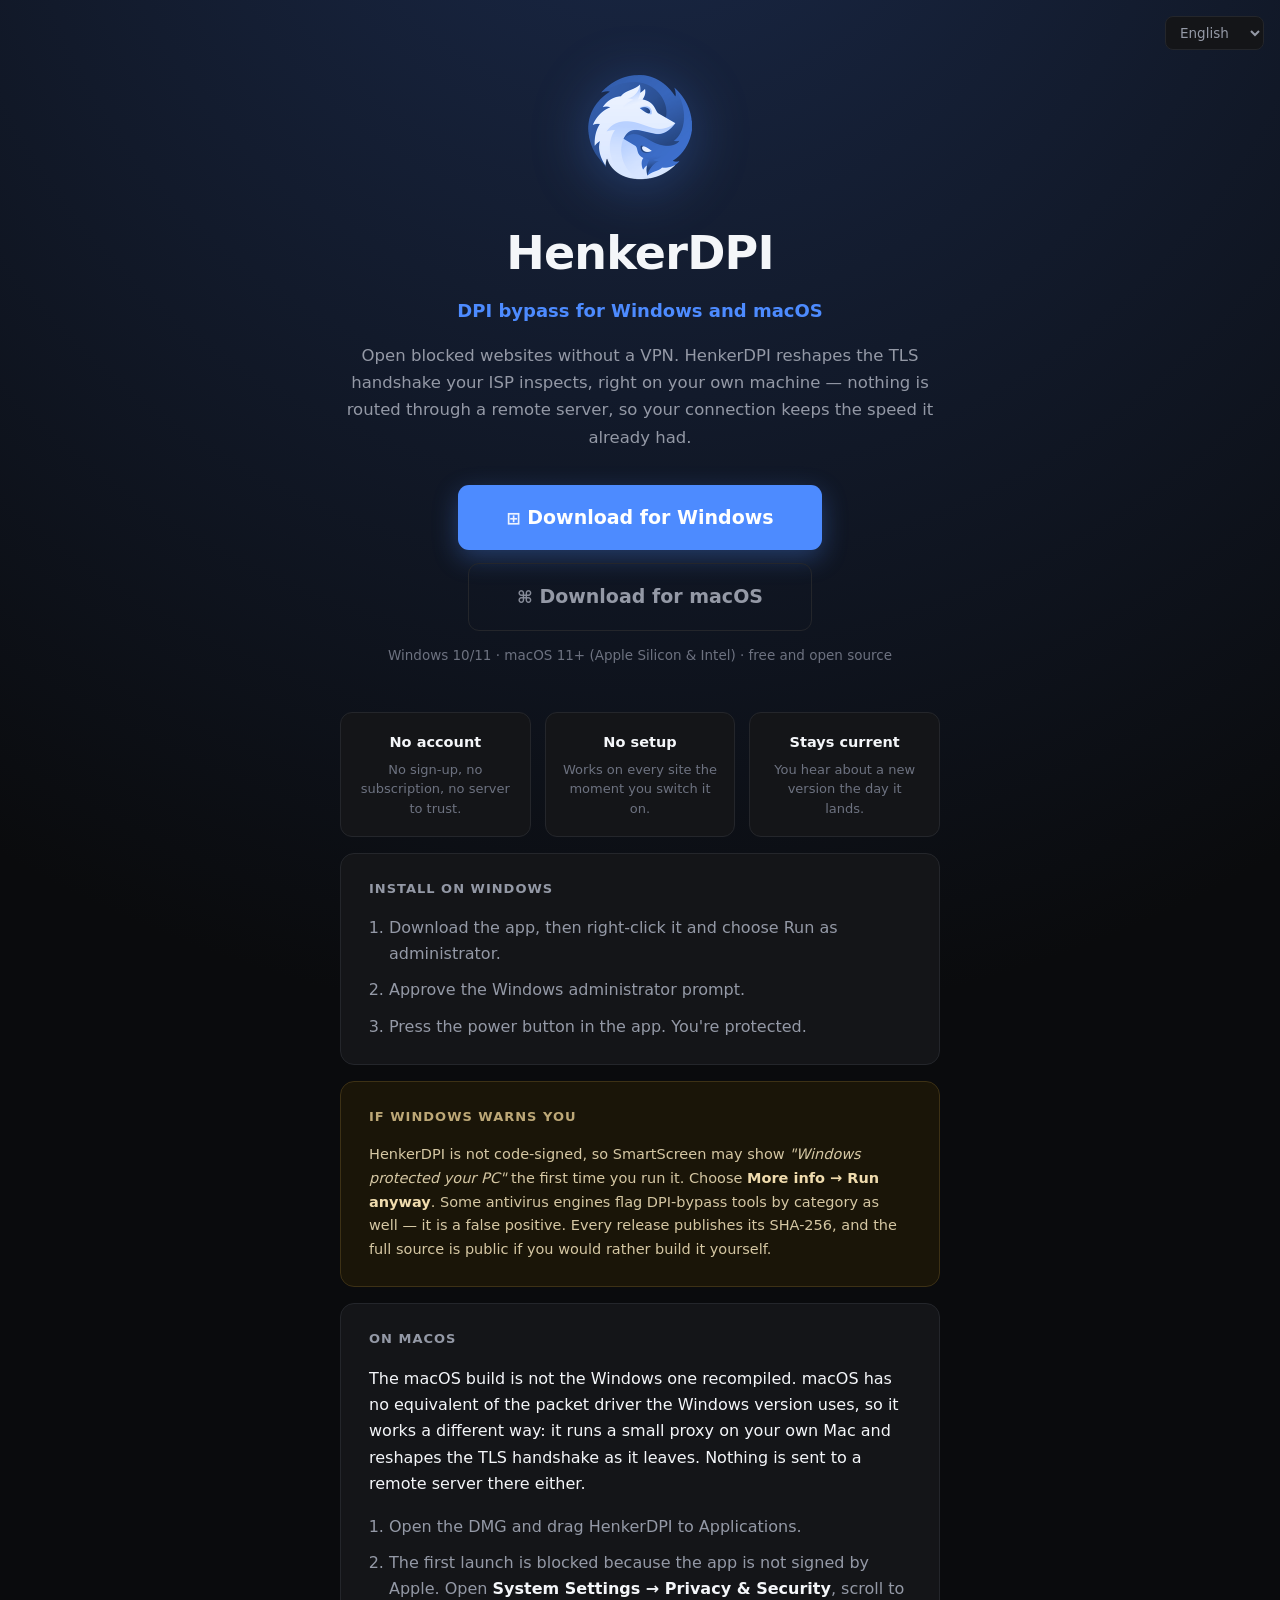
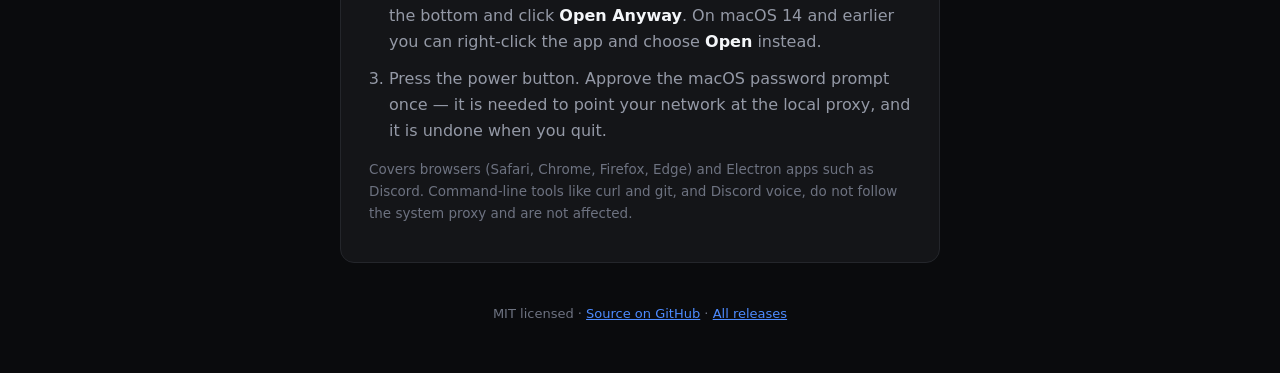
==== commit 238c621d: "Say what the macOS build actually does The branch added macOS to the header and the download page bu" ====
--- a/docs/index.html
+++ b/docs/index.html
@@ -3,9 +3,9 @@
 <head>
 <meta charset="utf-8">
 <meta name="viewport" content="width=device-width, initial-scale=1">
-<title>HenkerDPI — DPI bypass for Windows</title>
-<meta name="description" content="Open blocked websites without a VPN. HenkerDPI reshapes the TLS handshake your ISP inspects, locally on your own machine. One-click install for Windows 10/11.">
-<meta property="og:title" content="HenkerDPI — DPI bypass for Windows">
+<title>HenkerDPI — DPI bypass for Windows and macOS</title>
+<meta name="description" content="Open blocked websites without a VPN. HenkerDPI reshapes the TLS handshake your ISP inspects, locally on your own machine. Runs on Windows 10/11 and macOS 11+.">
+<meta property="og:title" content="HenkerDPI — DPI bypass for Windows and macOS">
 <meta property="og:description" content="Open blocked websites without a VPN. Nothing is routed through a remote server.">
 <meta property="og:image" content="https://raw.githubusercontent.com/Henkerr/HenkerDPI/master/assets/social-preview.png">
 <link rel="icon" href="icon.png">
@@ -45,6 +45,15 @@
     box-shadow:0 8px 26px rgba(77,139,255,.32);transition:transform .12s,background .12s;
   }
   .dl:hover{background:#3f7cf0;transform:translateY(-2px)}
+  .dlrow{display:flex;gap:13px;justify-content:center;flex-wrap:wrap}
+  .dl .os{font-size:17px;opacity:.9}
+  /* The platform you are not on stays available but stops competing for the
+     click -- the visitor should not have to read two buttons to find theirs. */
+  .dl.secondary{
+    background:transparent;color:var(--fg2);
+    border:1px solid var(--border);box-shadow:none;font-weight:600;
+  }
+  .dl.secondary:hover{background:#191b1f;color:var(--fg);border-color:#333640}
   .meta{color:var(--fg3);font-size:13.5px;margin-top:13px}
 
   .points{display:grid;grid-template-columns:repeat(3,1fr);gap:14px;margin-top:46px}
@@ -91,9 +100,21 @@
     <p class="tag" data-t="tagline"></p>
     <p class="lede" data-t="lede"></p>
 
-    <a class="dl" href="https://github.com/Henkerr/HenkerDPI/releases/latest">
-      ⬇ &nbsp;<span data-t="download"></span>
-    </a>
+    <!-- Both buttons point at the RELEASE PAGE, never straight at an asset.
+         GitHub Support already asked for a direct executable download link to
+         be taken off this account once; a link that fetches the binary itself
+         is that same pattern, so it must not come back. Visitors pick their
+         file from the assets list on the release page. -->
+    <div class="dlrow">
+      <a class="dl" id="dl-win" href="https://github.com/Henkerr/HenkerDPI/releases/latest">
+        <span class="os">⊞</span>&nbsp;<span data-t="dl_win"></span>
+      </a>
+      <a class="dl" id="dl-mac" href="https://github.com/Henkerr/HenkerDPI/releases/latest">
+        <!-- U+2318, not the Apple logo at U+F8FF: that glyph exists only in
+             Apple's own fonts and renders as a blank box everywhere else. -->
+        <span class="os">⌘</span>&nbsp;<span data-t="dl_mac"></span>
+      </a>
+    </div>
     <p class="meta" data-t="meta"></p>
   </div>
 
@@ -117,6 +138,17 @@
     <span data-t="warn"></span>
   </section>
 
+  <section>
+    <h2 data-t="mach"></h2>
+    <p data-t="macb"></p>
+    <ol>
+      <li data-t="m1"></li>
+      <li data-t="m2"></li>
+      <li data-t="m3"></li>
+    </ol>
+    <p class="meta" data-t="maccover"></p>
+  </section>
+
   <!-- The installer link is deliberately absent. Defender's ML heuristic flags
        the Inno Setup build (Wacatac.B!ml, a false positive on an unsigned
        installer that ships a network driver), and the current release ships the
@@ -138,15 +170,15 @@
 
 const T = {
 en:{
- title:"HenkerDPI — DPI bypass for Windows",
- tagline:"DPI bypass for Windows",
+ title:"HenkerDPI — DPI bypass for Windows and macOS",
+ tagline:"DPI bypass for Windows and macOS",
  lede:"Open blocked websites without a VPN. HenkerDPI reshapes the TLS handshake your ISP inspects, right on your own machine — nothing is routed through a remote server, so your connection keeps the speed it already had.",
  download:"Download",
- meta:"Windows 10/11 (64-bit) · 27 MB · free and open source",
+ meta:"Windows 10/11 · macOS 11+ (Apple Silicon &amp; Intel) · free and open source",
  p1h:"No account", p1b:"No sign-up, no subscription, no server to trust.",
  p2h:"No setup", p2b:"Works on every site the moment you switch it on.",
- p3h:"Stays current", p3b:"New versions install themselves.",
- installh:"Install",
+ p3h:"Stays current", p3b:"You hear about a new version the day it lands.",
+ installh:"Install on Windows",
  s1:"Download the app, then right-click it and choose Run as administrator.",
  s2:"Approve the Windows administrator prompt.",
  s3:"Press the power button in the app. You're protected.",
@@ -154,18 +186,26 @@
  warn:"HenkerDPI is not code-signed, so SmartScreen may show <i>\"Windows protected your PC\"</i> the first time you run it. Choose <b>More info → Run anyway</b>. Some antivirus engines flag DPI-bypass tools by category as well — it is a false positive. Every release publishes its SHA-256, and the full source is public if you would rather build it yourself.",
  portable1:"There is also an ", portablelink:"installer",
  portable2:", but Windows Defender is currently flagging it by mistake. A correction is under review.",
+ dl_win:"Download for Windows",
+ dl_mac:"Download for macOS",
+ mach:"On macOS",
+ macb:"The macOS build is not the Windows one recompiled. macOS has no equivalent of the packet driver the Windows version uses, so it works a different way: it runs a small proxy on your own Mac and reshapes the TLS handshake as it leaves. Nothing is sent to a remote server there either.",
+ m1:"Open the DMG and drag HenkerDPI to Applications.",
+ m2:"The first launch is blocked because the app is not signed by Apple. Open <b>System Settings → Privacy &amp; Security</b>, scroll to the bottom and click <b>Open Anyway</b>. On macOS 14 and earlier you can right-click the app and choose <b>Open</b> instead.",
+ m3:"Press the power button. Approve the macOS password prompt once — it is needed to point your network at the local proxy, and it is undone when you quit.",
+ maccover:"Covers browsers (Safari, Chrome, Firefox, Edge) and Electron apps such as Discord. Command-line tools like curl and git, and Discord voice, do not follow the system proxy and are not affected.",
  license:"MIT licensed", source:"Source on GitHub", releases:"All releases"
 },
 tr:{
- title:"HenkerDPI — Windows için DPI bypass",
- tagline:"Windows için DPI bypass",
+ title:"HenkerDPI — Windows ve macOS için DPI bypass",
+ tagline:"Windows ve macOS için DPI bypass",
  lede:"Engellenen sitelere VPN olmadan gir. HenkerDPI, servis sağlayıcının incelediği TLS el sıkışmasını doğrudan kendi bilgisayarında yeniden düzenler — trafiğin uzak bir sunucudan geçmediği için bağlantın mevcut hızını korur.",
  download:"İndir",
- meta:"Windows 10/11 (64-bit) · 27 MB · ücretsiz ve açık kaynak",
+ meta:"Windows 10/11 · macOS 11+ (Apple Silicon ve Intel) · ücretsiz ve açık kaynak",
  p1h:"Hesap yok", p1b:"Kayıt yok, abonelik yok, güvenmen gereken sunucu yok.",
  p2h:"Ayar yok", p2b:"Açtığın anda bütün sitelerde çalışır.",
- p3h:"Güncel kalır", p3b:"Yeni sürümler kendi kurulur.",
- installh:"Kurulum",
+ p3h:"Güncel kalır", p3b:"Yeni sürüm çıktığı gün haber verir.",
+ installh:"Windows'ta kurulum",
  s1:"Uygulamayı indir, sağ tıkla ve Yönetici olarak çalıştır de.",
  s2:"Windows'un yönetici iznini onayla.",
  s3:"Uygulamadaki güç düğmesine bas. Koruma başlar.",
@@ -173,18 +213,26 @@
  warn:"HenkerDPI dijital olarak imzalanmadığı için SmartScreen ilk çalıştırmada <i>\"Windows bilgisayarınızı korudu\"</i> diyebilir. <b>Ek bilgi → Yine de çalıştır</b> seç. Bazı antivirüsler DPI bypass araçlarını kategori olarak işaretler; bu yanlış pozitiftir. Her sürümün SHA-256 değeri yayınlanır ve kaynak kod açıktır — istersen kendin derleyebilirsin.",
  portable1:"Bir de ", portablelink:"kurulum dosyası",
  portable2:" var, ama Windows Defender şu an onu yanlışlıkla işaretliyor. Düzeltme incelemede.",
+ dl_win:"Windows için indir",
+ dl_mac:"macOS için indir",
+ mach:"macOS'ta",
+ macb:"macOS sürümü, Windows sürümünün yeniden derlenmiş hâli değil. macOS'ta Windows'un kullandığı paket sürücüsünün karşılığı yok; bu yüzden farklı çalışıyor: kendi Mac'inizde küçük bir proxy çalıştırıp TLS el sıkışmasını çıkarken yeniden biçimlendiriyor. Burada da hiçbir şey uzak bir sunucuya gönderilmiyor.",
+ m1:"DMG dosyasını açın ve HenkerDPI'yi Applications klasörüne sürükleyin.",
+ m2:"Uygulama Apple tarafından imzalanmadığı için ilk açılış engellenir. <b>Sistem Ayarları → Gizlilik ve Güvenlik</b>'i açın, en alta inip <b>Yine de Aç</b>'a tıklayın. macOS 14 ve öncesinde uygulamaya sağ tıklayıp <b>Aç</b> demek de yeterlidir.",
+ m3:"Güç düğmesine basın. macOS'un şifre sorusunu bir kez onaylayın — ağınızı yerel proxy'ye yönlendirmek için gerekli ve çıkışta geri alınıyor.",
+ maccover:"Tarayıcıları (Safari, Chrome, Firefox, Edge) ve Discord gibi Electron uygulamalarını kapsar. curl, git gibi komut satırı araçları ve Discord sesli görüşme sistem proxy'sini kullanmaz, bu yüzden etkilenmez.",
  license:"MIT lisanslı", source:"GitHub'da kaynak kod", releases:"Tüm sürümler"
 },
 de:{
- title:"HenkerDPI — DPI-Umgehung für Windows",
- tagline:"DPI-Umgehung für Windows",
+ title:"HenkerDPI — DPI-Umgehung für Windows und macOS",
+ tagline:"DPI-Umgehung für Windows und macOS",
  lede:"Öffne gesperrte Websites ohne VPN. HenkerDPI verändert den TLS-Handshake, den dein Anbieter mitliest, direkt auf deinem eigenen Rechner — nichts läuft über einen fremden Server, deine Verbindung behält also ihr Tempo.",
  download:"Herunterladen",
- meta:"Windows 10/11 (64-Bit) · 27 MB · kostenlos und quelloffen",
+ meta:"Windows 10/11 · macOS 11+ (Apple Silicon &amp; Intel) · kostenlos und quelloffen",
  p1h:"Kein Konto", p1b:"Keine Anmeldung, kein Abo, kein Server, dem du vertrauen musst.",
  p2h:"Keine Einrichtung", p2b:"Wirkt auf allen Seiten, sobald du es einschaltest.",
- p3h:"Bleibt aktuell", p3b:"Neue Versionen installieren sich selbst.",
- installh:"Installation",
+ p3h:"Bleibt aktuell", p3b:"Meldet sich, sobald eine neue Version da ist.",
+ installh:"Installation unter Windows",
  s1:"App herunterladen, rechtsklicken und Als Administrator ausführen wählen.",
  s2:"Die Administratorabfrage von Windows bestätigen.",
  s3:"Im Programm auf den Ein-Schalter drücken. Fertig.",
@@ -192,18 +240,26 @@
  warn:"HenkerDPI ist nicht signiert, daher zeigt SmartScreen beim ersten Start eventuell <i>„Der Computer wurde durch Windows geschützt“</i>. Wähle <b>Weitere Informationen → Trotzdem ausführen</b>. Manche Virenscanner melden DPI-Werkzeuge grundsätzlich — ein Fehlalarm. Zu jeder Version wird der SHA-256 veröffentlicht, und der Quellcode ist offen, falls du lieber selbst baust.",
  portable1:"Es gibt auch einen ", portablelink:"Installer",
  portable2:", aber Windows Defender meldet ihn derzeit fälschlich. Eine Korrektur wird geprüft.",
+ dl_win:"Für Windows herunterladen",
+ dl_mac:"Für macOS herunterladen",
+ mach:"Unter macOS",
+ macb:"Die macOS-Version ist keine neu kompilierte Windows-Version. macOS hat kein Gegenstück zum Paket-Treiber der Windows-Fassung, deshalb arbeitet sie anders: Sie startet einen kleinen Proxy auf Ihrem eigenen Mac und formt den TLS-Handshake beim Verlassen um. Auch hier wird nichts an einen entfernten Server geschickt.",
+ m1:"Das DMG öffnen und HenkerDPI in den Ordner „Programme“ ziehen.",
+ m2:"Der erste Start wird blockiert, weil die App nicht von Apple signiert ist. <b>Systemeinstellungen → Datenschutz &amp; Sicherheit</b> öffnen, ganz nach unten scrollen und auf <b>Trotzdem öffnen</b> klicken. Unter macOS 14 und älter genügt ein Rechtsklick auf die App und <b>Öffnen</b>.",
+ m3:"Den Ein-/Aus-Knopf drücken. Die Passwortabfrage von macOS einmal bestätigen — sie richtet das Netzwerk auf den lokalen Proxy aus und wird beim Beenden zurückgenommen.",
+ maccover:"Deckt Browser (Safari, Chrome, Firefox, Edge) und Electron-Apps wie Discord ab. Kommandozeilen-Werkzeuge wie curl und git sowie Discord-Sprachchat folgen dem System-Proxy nicht und bleiben unberührt.",
  license:"MIT-Lizenz", source:"Quellcode auf GitHub", releases:"Alle Versionen"
 },
 ru:{
- title:"HenkerDPI — обход DPI для Windows",
- tagline:"Обход DPI для Windows",
+ title:"HenkerDPI — обход DPI для Windows и macOS",
+ tagline:"обход DPI для Windows и macOS",
  lede:"Открывайте заблокированные сайты без VPN. HenkerDPI меняет TLS-рукопожатие, которое проверяет провайдер, прямо на вашем компьютере — трафик не идёт через чужой сервер, поэтому скорость соединения остаётся прежней.",
  download:"Скачать",
- meta:"Windows 10/11 (64-бит) · 27 МБ · бесплатно, открытый код",
+ meta:"Windows 10/11 · macOS 11+ (Apple Silicon и Intel) · бесплатно и с открытым кодом",
  p1h:"Без аккаунта", p1b:"Ни регистрации, ни подписки, ни сервера, которому надо доверять.",
  p2h:"Без настройки", p2b:"Работает на всех сайтах сразу после включения.",
- p3h:"Обновляется сам", p3b:"Новые версии устанавливаются автоматически.",
- installh:"Установка",
+ p3h:"Всегда актуален", p3b:"Сообщает в тот же день, когда выходит новая версия.",
+ installh:"Установка в Windows",
  s1:"Скачайте приложение, нажмите правой кнопкой и выберите Запуск от имени администратора.",
  s2:"Подтвердите запрос прав администратора.",
  s3:"Нажмите кнопку питания в приложении. Готово.",
@@ -211,18 +267,26 @@
  warn:"HenkerDPI не подписан цифровой подписью, поэтому при первом запуске SmartScreen может показать <i>«Система Windows защитила ваш компьютер»</i>. Выберите <b>Подробнее → Выполнить в любом случае</b>. Некоторые антивирусы помечают инструменты обхода DPI по категории — это ложное срабатывание. Для каждой версии публикуется SHA-256, а исходный код открыт, если вы предпочитаете собрать сами.",
  portable1:"Есть и ", portablelink:"установщик",
  portable2:", но Windows Defender сейчас ошибочно его помечает. Исправление на рассмотрении.",
+ dl_win:"Скачать для Windows",
+ dl_mac:"Скачать для macOS",
+ mach:"На macOS",
+ macb:"Версия для macOS — не пересобранная версия для Windows. В macOS нет аналога пакетного драйвера, который использует версия для Windows, поэтому она работает иначе: запускает небольшой прокси на вашем Mac и меняет форму TLS-рукопожатия на выходе. Здесь тоже ничего не отправляется на удалённый сервер.",
+ m1:"Откройте DMG и перетащите HenkerDPI в папку «Программы».",
+ m2:"Первый запуск блокируется, потому что приложение не подписано Apple. Откройте <b>Системные настройки → Конфиденциальность и безопасность</b>, прокрутите вниз и нажмите <b>Всё равно открыть</b>. В macOS 14 и старше можно вместо этого нажать на приложение правой кнопкой и выбрать <b>Открыть</b>.",
+ m3:"Нажмите кнопку питания. Один раз подтвердите запрос пароля macOS — он нужен, чтобы направить сеть на локальный прокси, и отменяется при выходе.",
+ maccover:"Охватывает браузеры (Safari, Chrome, Firefox, Edge) и приложения на Electron, например Discord. Консольные инструменты вроде curl и git, а также голосовой чат Discord не используют системный прокси и не затрагиваются.",
  license:"Лицензия MIT", source:"Исходный код на GitHub", releases:"Все версии"
 },
 ja:{
- title:"HenkerDPI — Windows 向け DPI 回避ツール",
- tagline:"Windows 向け DPI 回避ツール",
+ title:"HenkerDPI — Windows・macOS 向け DPI 回避ツール",
+ tagline:"Windows・macOS 向け DPI 回避ツール",
  lede:"VPN なしでブロックされたサイトを開けます。HenkerDPI は、プロバイダが検査する TLS ハンドシェイクをあなたの PC 上で組み替えます。通信を外部サーバー経由にしないため、回線速度はそのままです。",
  download:"ダウンロード",
- meta:"Windows 10/11（64ビット）· 27 MB · 無料・オープンソース",
+ meta:"Windows 10/11 · macOS 11+（Apple Silicon・Intel）· 無料・オープンソース",
  p1h:"アカウント不要", p1b:"登録も月額料金も、信頼すべきサーバーもありません。",
  p2h:"設定不要", p2b:"オンにした瞬間からすべてのサイトで機能します。",
- p3h:"自動で最新に", p3b:"新しいバージョンは自動でインストールされます。",
- installh:"インストール",
+ p3h:"最新をお知らせ", p3b:"新しいバージョンが出た日にお知らせします。",
+ installh:"Windows でのインストール",
  s1:"アプリをダウンロードし、右クリックして「管理者として実行」を選びます。",
  s2:"Windows の管理者確認を承認します。",
  s3:"アプリの電源ボタンを押します。これで保護されます。",
@@ -230,18 +294,26 @@
  warn:"HenkerDPI はコード署名されていないため、初回起動時に SmartScreen が <i>「Windows によって PC が保護されました」</i> と表示することがあります。<b>詳細情報 → 実行</b> を選んでください。一部のウイルス対策ソフトは DPI 回避ツールを一律に検出しますが、これは誤検出です。各リリースでは SHA-256 を公開しており、ソースコードも公開されているため、自分でビルドすることもできます。",
  portable1:"", portablelink:"インストーラー",
  portable2:"もありますが、現在 Windows Defender が誤検知しており、修正を申請中です。",
+ dl_win:"Windows 版をダウンロード",
+ dl_mac:"macOS 版をダウンロード",
+ mach:"macOS では",
+ macb:"macOS 版は Windows 版を再ビルドしたものではありません。macOS には Windows 版が使うパケットドライバに相当する仕組みがないため、別の方法をとっています。お使いの Mac 上で小さなプロキシを動かし、送信される TLS ハンドシェイクを組み替えます。こちらも通信を外部サーバーには送りません。",
+ m1:"DMG を開き、HenkerDPI を「アプリケーション」フォルダにドラッグします。",
+ m2:"Apple の署名がないため初回起動はブロックされます。<b>システム設定 → プライバシーとセキュリティ</b> を開き、一番下までスクロールして <b>このまま開く</b> をクリックしてください。macOS 14 以前ではアプリを右クリックして <b>開く</b> を選ぶ方法も使えます。",
+ m3:"電源ボタンを押します。macOS のパスワード確認を一度だけ承認してください。ネットワークをローカルプロキシに向けるために必要で、終了時に元へ戻ります。",
+ maccover:"ブラウザ（Safari、Chrome、Firefox、Edge）と Discord などの Electron アプリに対応します。curl や git などのコマンドラインツール、および Discord の音声通話はシステムプロキシを使わないため対象外です。",
  license:"MIT ライセンス", source:"GitHub のソースコード", releases:"すべてのリリース"
 },
 zh:{
- title:"HenkerDPI — Windows 上的 DPI 绕过工具",
- tagline:"Windows 上的 DPI 绕过工具",
+ title:"HenkerDPI — Windows 与 macOS 上的 DPI 绕过工具",
+ tagline:"Windows 与 macOS 上的 DPI 绕过工具",
  lede:"无需 VPN 即可打开被屏蔽的网站。HenkerDPI 在你自己的电脑上重组运营商检查的 TLS 握手包——流量不经过任何远程服务器，因此连接速度保持不变。",
  download:"下载",
- meta:"Windows 10/11（64 位）· 27 MB · 免费开源",
+ meta:"Windows 10/11 · macOS 11+（Apple Silicon 与 Intel）· 免费开源",
  p1h:"无需账号", p1b:"不注册、不订阅，也没有需要信任的服务器。",
  p2h:"无需配置", p2b:"开启后立即对所有网站生效。",
- p3h:"自动更新", p3b:"新版本会自行安装。",
- installh:"安装",
+ p3h:"保持最新", p3b:"新版本发布当天就会提醒你。",
+ installh:"在 Windows 上安装",
  s1:"下载应用，右键点击并选择以管理员身份运行。",
  s2:"在 Windows 管理员提示中点击允许。",
  s3:"点击应用中的电源按钮，即可开始保护。",
@@ -249,18 +321,26 @@
  warn:"HenkerDPI 未经代码签名，首次运行时 SmartScreen 可能显示 <i>“Windows 已保护你的电脑”</i>。请选择 <b>更多信息 → 仍要运行</b>。部分杀毒软件会按类别标记 DPI 绕过工具，这是误报。每个版本都会公布 SHA-256，源代码完全公开，你也可以自行编译。",
  portable1:"另有", portablelink:"安装程序",
  portable2:"，但 Windows Defender 目前误报，修正申请正在处理。",
+ dl_win:"下载 Windows 版",
+ dl_mac:"下载 macOS 版",
+ mach:"在 macOS 上",
+ macb:"macOS 版并不是把 Windows 版重新编译一遍。macOS 没有 Windows 版所用封包驱动的对应机制，因此它的做法不同：在你自己的 Mac 上运行一个小型代理，在数据发出时重组 TLS 握手。同样，不会把任何流量发往远程服务器。",
+ m1:"打开 DMG，把 HenkerDPI 拖到“应用程序”文件夹。",
+ m2:"由于应用未经 Apple 签名，首次打开会被阻止。打开<b>系统设置 → 隐私与安全性</b>，滚动到底部并点击<b>仍要打开</b>。在 macOS 14 及更早版本中，也可以右键点击应用并选择<b>打开</b>。",
+ m3:"按下电源按钮。确认一次 macOS 的密码提示——它用于把网络指向本地代理，退出时会自动还原。",
+ maccover:"覆盖浏览器（Safari、Chrome、Firefox、Edge）以及 Discord 等 Electron 应用。curl、git 等命令行工具和 Discord 语音不使用系统代理，因此不受影响。",
  license:"MIT 许可证", source:"GitHub 源代码", releases:"全部版本"
 },
 hi:{
- title:"HenkerDPI — Windows के लिए DPI बायपास",
- tagline:"Windows के लिए DPI बायपास",
+ title:"HenkerDPI — Windows और macOS के लिए DPI बायपास",
+ tagline:"Windows और macOS के लिए DPI बायपास",
  lede:"बिना VPN के ब्लॉक की गई वेबसाइटें खोलें। HenkerDPI आपके अपने कंप्यूटर पर ही उस TLS हैंडशेक को बदल देता है जिसे आपका ISP जाँचता है — ट्रैफ़िक किसी बाहरी सर्वर से नहीं गुज़रता, इसलिए आपकी स्पीड वैसी ही रहती है।",
  download:"डाउनलोड करें",
- meta:"Windows 10/11 (64-बिट) · 27 MB · मुफ़्त और ओपन सोर्स",
+ meta:"Windows 10/11 · macOS 11+ (Apple Silicon और Intel) · मुफ़्त और ओपन सोर्स",
  p1h:"अकाउंट नहीं", p1b:"न रजिस्ट्रेशन, न सब्सक्रिप्शन, न किसी सर्वर पर भरोसा।",
  p2h:"सेटअप नहीं", p2b:"चालू करते ही हर वेबसाइट पर काम करता है।",
- p3h:"खुद अपडेट", p3b:"नए वर्ज़न अपने आप इंस्टॉल हो जाते हैं।",
- installh:"इंस्टॉल करें",
+ p3h:"हमेशा अपडेटेड", p3b:"नया वर्ज़न आते ही आपको बता देता है।",
+ installh:"Windows पर इंस्टॉल करें",
  s1:"ऐप डाउनलोड करें, राइट-क्लिक करें और Run as administrator चुनें।",
  s2:"Windows की एडमिनिस्ट्रेटर अनुमति स्वीकार करें।",
  s3:"ऐप में पावर बटन दबाएँ। सुरक्षा शुरू।",
@@ -268,18 +348,26 @@
  warn:"HenkerDPI कोड-साइन नहीं है, इसलिए पहली बार चलाने पर SmartScreen <i>\"Windows protected your PC\"</i> दिखा सकता है। <b>More info → Run anyway</b> चुनें। कुछ एंटीवायरस DPI बायपास टूल्स को श्रेणी के आधार पर फ़्लैग करते हैं — यह ग़लत अलार्म है। हर रिलीज़ का SHA-256 प्रकाशित होता है और सोर्स कोड खुला है, आप चाहें तो खुद बिल्ड कर सकते हैं।",
  portable1:"एक ", portablelink:"इंस्टॉलर",
  portable2:" भी है, लेकिन Windows Defender फ़िलहाल उसे ग़लती से फ़्लैग कर रहा है। सुधार समीक्षाधीन है।",
+ dl_win:"Windows के लिए डाउनलोड करें",
+ dl_mac:"macOS के लिए डाउनलोड करें",
+ mach:"macOS पर",
+ macb:"macOS संस्करण Windows संस्करण को दोबारा कंपाइल करके नहीं बनाया गया है। macOS में उस पैकेट ड्राइवर जैसा कुछ नहीं है जिसे Windows संस्करण इस्तेमाल करता है, इसलिए यह अलग तरीके से काम करता है: यह आपके अपने Mac पर एक छोटा प्रॉक्सी चलाता है और बाहर जाते समय TLS हैंडशेक को बदल देता है। यहाँ भी कुछ भी किसी बाहरी सर्वर पर नहीं भेजा जाता।",
+ m1:"DMG खोलें और HenkerDPI को Applications फ़ोल्डर में खींचें।",
+ m2:"ऐप पर Apple का हस्ताक्षर न होने के कारण पहली बार खोलना रोका जाएगा। <b>System Settings → Privacy &amp; Security</b> खोलें, नीचे तक स्क्रॉल करें और <b>Open Anyway</b> पर क्लिक करें। macOS 14 और उससे पुराने में ऐप पर राइट-क्लिक करके <b>Open</b> भी चुन सकते हैं।",
+ m3:"पावर बटन दबाएँ। macOS का पासवर्ड संकेत एक बार स्वीकार करें — यह आपके नेटवर्क को लोकल प्रॉक्सी की ओर भेजने के लिए ज़रूरी है और बंद करने पर वापस हो जाता है।",
+ maccover:"ब्राउज़र (Safari, Chrome, Firefox, Edge) और Discord जैसे Electron ऐप्स को कवर करता है। curl और git जैसे कमांड-लाइन टूल तथा Discord वॉइस सिस्टम प्रॉक्सी का उपयोग नहीं करते, इसलिए वे प्रभावित नहीं होते।",
  license:"MIT लाइसेंस", source:"GitHub पर सोर्स कोड", releases:"सभी रिलीज़"
 },
 da:{
- title:"HenkerDPI — DPI-omgåelse til Windows",
- tagline:"DPI-omgåelse til Windows",
+ title:"HenkerDPI — DPI-omgåelse til Windows og macOS",
+ tagline:"DPI-omgåelse til Windows og macOS",
  lede:"Åbn blokerede websider uden VPN. HenkerDPI omformer det TLS-håndtryk, din udbyder kigger på, direkte på din egen maskine — intet sendes gennem en fremmed server, så din forbindelse beholder sin hastighed.",
  download:"Hent",
- meta:"Windows 10/11 (64-bit) · 27 MB · gratis og open source",
+ meta:"Windows 10/11 · macOS 11+ (Apple Silicon og Intel) · gratis og open source",
  p1h:"Ingen konto", p1b:"Ingen tilmelding, intet abonnement, ingen server du skal stole på.",
  p2h:"Ingen opsætning", p2b:"Virker på alle sider, så snart du tænder for det.",
- p3h:"Holder sig opdateret", p3b:"Nye versioner installerer sig selv.",
- installh:"Installation",
+ p3h:"Holder sig opdateret", p3b:"Giver besked, så snart en ny version er ude.",
+ installh:"Installation på Windows",
  s1:"Hent appen, højreklik på den, og vælg Kør som administrator.",
  s2:"Godkend Windows' administratorprompt.",
  s3:"Tryk på tænd-knappen i appen. Så er du beskyttet.",
@@ -287,6 +375,14 @@
  warn:"HenkerDPI er ikke kodesigneret, så SmartScreen kan vise <i>\"Windows protected your PC\"</i>, første gang du kører det. Vælg <b>More info → Run anyway</b>. Nogle antivirusprogrammer markerer DPI-værktøjer som kategori — det er en falsk alarm. Hver udgivelse offentliggør sin SHA-256, og kildekoden er åben, hvis du hellere selv vil bygge.",
  portable1:"Der findes også et ", portablelink:"installationsprogram",
  portable2:", men Windows Defender markerer det i øjeblikket fejlagtigt. En rettelse er under behandling.",
+ dl_win:"Hent til Windows",
+ dl_mac:"Hent til macOS",
+ mach:"På macOS",
+ macb:"macOS-versionen er ikke Windows-versionen kompileret om. macOS har ingen pendant til den pakkedriver, Windows-versionen bruger, så den arbejder anderledes: den kører en lille proxy på din egen Mac og omformer TLS-håndtrykket på vej ud. Heller ikke her sendes noget til en fjern server.",
+ m1:"Åbn DMG-filen, og træk HenkerDPI over i Programmer.",
+ m2:"Første start blokeres, fordi appen ikke er signeret af Apple. Åbn <b>Systemindstillinger → Anonymitet &amp; sikkerhed</b>, rul helt ned og klik <b>Åbn alligevel</b>. På macOS 14 og ældre kan du i stedet højreklikke på appen og vælge <b>Åbn</b>.",
+ m3:"Tryk på tænd/sluk-knappen. Godkend macOS' adgangskodeprompt én gang — den peger dit netværk mod den lokale proxy og fortrydes, når du lukker programmet.",
+ maccover:"Dækker browsere (Safari, Chrome, Firefox, Edge) og Electron-apps som Discord. Kommandolinjeværktøjer som curl og git samt Discord-tale bruger ikke systemproxyen og påvirkes derfor ikke.",
  license:"MIT-licens", source:"Kildekode på GitHub", releases:"Alle udgivelser"
 }
 };
@@ -310,6 +406,18 @@
   sel.value = code;
 }
 
+// Lead with the button for the machine the visitor is actually on. The other
+// stays clickable -- someone may be downloading for a different computer.
+function highlightPlatform(){
+  const ua = navigator.userAgent;
+  const isMac = /Mac|iPhone|iPad/.test(ua) && !/Windows/.test(ua);
+  const win = document.getElementById("dl-win");
+  const mac = document.getElementById("dl-mac");
+  (isMac ? win : mac).classList.add("secondary");
+  const row = document.querySelector(".dlrow");
+  if (isMac) row.insertBefore(mac, win);
+}
+
 function pick(){
   const saved = localStorage.getItem("hdpi_lang");
   if (saved && T[saved]) return saved;
@@ -326,6 +434,7 @@
 });
 
 apply(pick());
+highlightPlatform();
 </script>
 </body>
 </html>
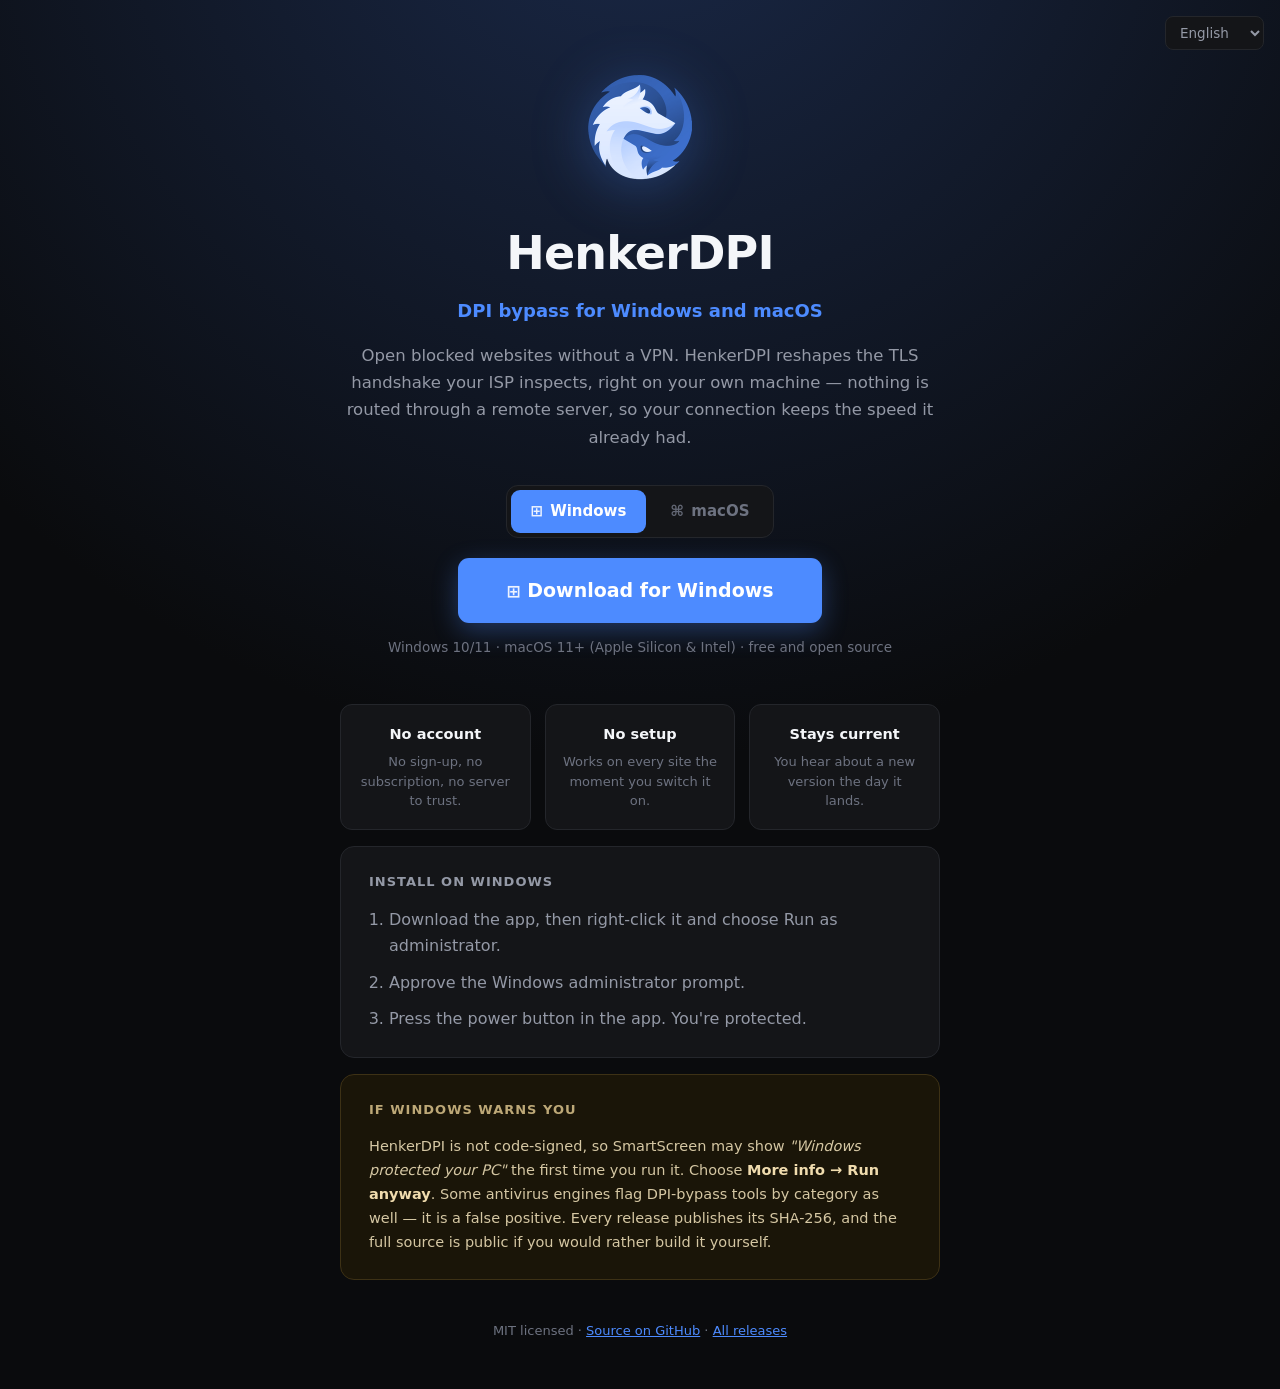
==== commit cd4af555: "Stay in the menu bar, and start with the Mac Closing the window quit the app outright on macOS and t" ====
--- a/docs/index.html
+++ b/docs/index.html
@@ -45,16 +45,25 @@
     box-shadow:0 8px 26px rgba(77,139,255,.32);transition:transform .12s,background .12s;
   }
   .dl:hover{background:#3f7cf0;transform:translateY(-2px)}
-  .dlrow{display:flex;gap:13px;justify-content:center;flex-wrap:wrap}
   .dl .os{font-size:17px;opacity:.9}
-  /* The platform you are not on stays available but stops competing for the
-     click -- the visitor should not have to read two buttons to find theirs. */
-  .dl.secondary{
-    background:transparent;color:var(--fg2);
-    border:1px solid var(--border);box-shadow:none;font-weight:600;
-  }
-  .dl.secondary:hover{background:#191b1f;color:var(--fg);border-color:#333640}
   .meta{color:var(--fg3);font-size:13.5px;margin-top:13px}
+
+  /* One platform at a time. Showing both downloads and both sets of install
+     steps at once is what made this page hard to read: the visitor had to work
+     out which half was theirs before they could follow anything. */
+  .tabs{
+    display:inline-flex;gap:4px;margin:0 0 20px;padding:4px;
+    background:var(--card);border:1px solid var(--border);border-radius:12px;
+  }
+  .tab{
+    background:transparent;border:0;color:var(--fg3);border-radius:9px;
+    font:inherit;font-size:15px;font-weight:600;padding:9px 20px;
+    cursor:pointer;transition:background .12s,color .12s;
+  }
+  .tab:hover{color:var(--fg2)}
+  .tab[aria-selected="true"]{background:var(--accent);color:#fff}
+  .tab .os{margin-right:7px;opacity:.9}
+  .pane[hidden]{display:none}
 
   .points{display:grid;grid-template-columns:repeat(3,1fr);gap:14px;margin-top:46px}
   .pt{
@@ -105,13 +114,22 @@
          be taken off this account once; a link that fetches the binary itself
          is that same pattern, so it must not come back. Visitors pick their
          file from the assets list on the release page. -->
-    <div class="dlrow">
-      <a class="dl" id="dl-win" href="https://github.com/Henkerr/HenkerDPI/releases/latest">
+    <div class="tabs" role="tablist" aria-label="Platform">
+      <button class="tab" type="button" role="tab" data-os="win"
+              aria-controls="dl-win help-win"><span class="os">⊞</span>Windows</button>
+      <button class="tab" type="button" role="tab" data-os="mac"
+              aria-controls="dl-mac help-mac"><span class="os">⌘</span>macOS</button>
+    </div>
+
+    <div class="pane" id="dl-win" data-os="win">
+      <a class="dl" href="https://github.com/Henkerr/HenkerDPI/releases/latest">
         <span class="os">⊞</span>&nbsp;<span data-t="dl_win"></span>
       </a>
-      <a class="dl" id="dl-mac" href="https://github.com/Henkerr/HenkerDPI/releases/latest">
-        <!-- U+2318, not the Apple logo at U+F8FF: that glyph exists only in
-             Apple's own fonts and renders as a blank box everywhere else. -->
+    </div>
+    <div class="pane" id="dl-mac" data-os="mac">
+      <!-- U+2318, not the Apple logo at U+F8FF: that glyph exists only in
+           Apple's own fonts and renders as a blank box everywhere else. -->
+      <a class="dl" href="https://github.com/Henkerr/HenkerDPI/releases/latest">
         <span class="os">⌘</span>&nbsp;<span data-t="dl_mac"></span>
       </a>
     </div>
@@ -124,30 +142,34 @@
     <div class="pt"><b data-t="p3h"></b><span data-t="p3b"></span></div>
   </div>
 
-  <section>
-    <h2 data-t="installh"></h2>
-    <ol>
-      <li data-t="s1"></li>
-      <li data-t="s2"></li>
-      <li data-t="s3"></li>
-    </ol>
-  </section>
-
-  <section class="warn">
-    <h2 data-t="warnh"></h2>
-    <span data-t="warn"></span>
-  </section>
-
-  <section>
-    <h2 data-t="mach"></h2>
-    <p data-t="macb"></p>
-    <ol>
-      <li data-t="m1"></li>
-      <li data-t="m2"></li>
-      <li data-t="m3"></li>
-    </ol>
-    <p class="meta" data-t="maccover"></p>
-  </section>
+  <div class="pane" id="help-win" data-os="win">
+    <section>
+      <h2 data-t="installh"></h2>
+      <ol>
+        <li data-t="s1"></li>
+        <li data-t="s2"></li>
+        <li data-t="s3"></li>
+      </ol>
+    </section>
+
+    <section class="warn">
+      <h2 data-t="warnh"></h2>
+      <span data-t="warn"></span>
+    </section>
+  </div>
+
+  <div class="pane" id="help-mac" data-os="mac">
+    <section>
+      <h2 data-t="mach"></h2>
+      <p data-t="macb"></p>
+      <ol>
+        <li data-t="m1"></li>
+        <li data-t="m2"></li>
+        <li data-t="m3"></li>
+      </ol>
+      <p class="meta" data-t="maccover"></p>
+    </section>
+  </div>
 
   <!-- The installer link is deliberately absent. Defender's ML heuristic flags
        the Inno Setup build (Wacatac.B!ml, a false positive on an unsigned
@@ -406,16 +428,27 @@
   sel.value = code;
 }
 
-// Lead with the button for the machine the visitor is actually on. The other
-// stays clickable -- someone may be downloading for a different computer.
-function highlightPlatform(){
+// One platform at a time, preselected to the machine the visitor is on. The
+// other is one click away rather than hidden -- people do download for a
+// different computer -- and the choice is remembered so they do not have to
+// make it again on the next visit.
+function selectOS(os){
+  document.querySelectorAll(".tab").forEach(tab => {
+    tab.setAttribute("aria-selected", String(tab.dataset.os === os));
+  });
+  document.querySelectorAll(".pane").forEach(pane => {
+    pane.hidden = pane.dataset.os !== os;
+  });
+  try { localStorage.setItem("hdpi_os", os); } catch (e) { /* private mode */ }
+}
+
+function defaultOS(){
+  try {
+    const saved = localStorage.getItem("hdpi_os");
+    if (saved === "win" || saved === "mac") return saved;
+  } catch (e) { /* private mode */ }
   const ua = navigator.userAgent;
-  const isMac = /Mac|iPhone|iPad/.test(ua) && !/Windows/.test(ua);
-  const win = document.getElementById("dl-win");
-  const mac = document.getElementById("dl-mac");
-  (isMac ? win : mac).classList.add("secondary");
-  const row = document.querySelector(".dlrow");
-  if (isMac) row.insertBefore(mac, win);
+  return (/Mac|iPhone|iPad/.test(ua) && !/Windows/.test(ua)) ? "mac" : "win";
 }
 
 function pick(){
@@ -433,8 +466,12 @@
   apply(sel.value);
 });
 
+document.querySelectorAll(".tab").forEach(tab => {
+  tab.addEventListener("click", () => selectOS(tab.dataset.os));
+});
+
 apply(pick());
-highlightPlatform();
+selectOS(defaultOS());
 </script>
 </body>
 </html>
